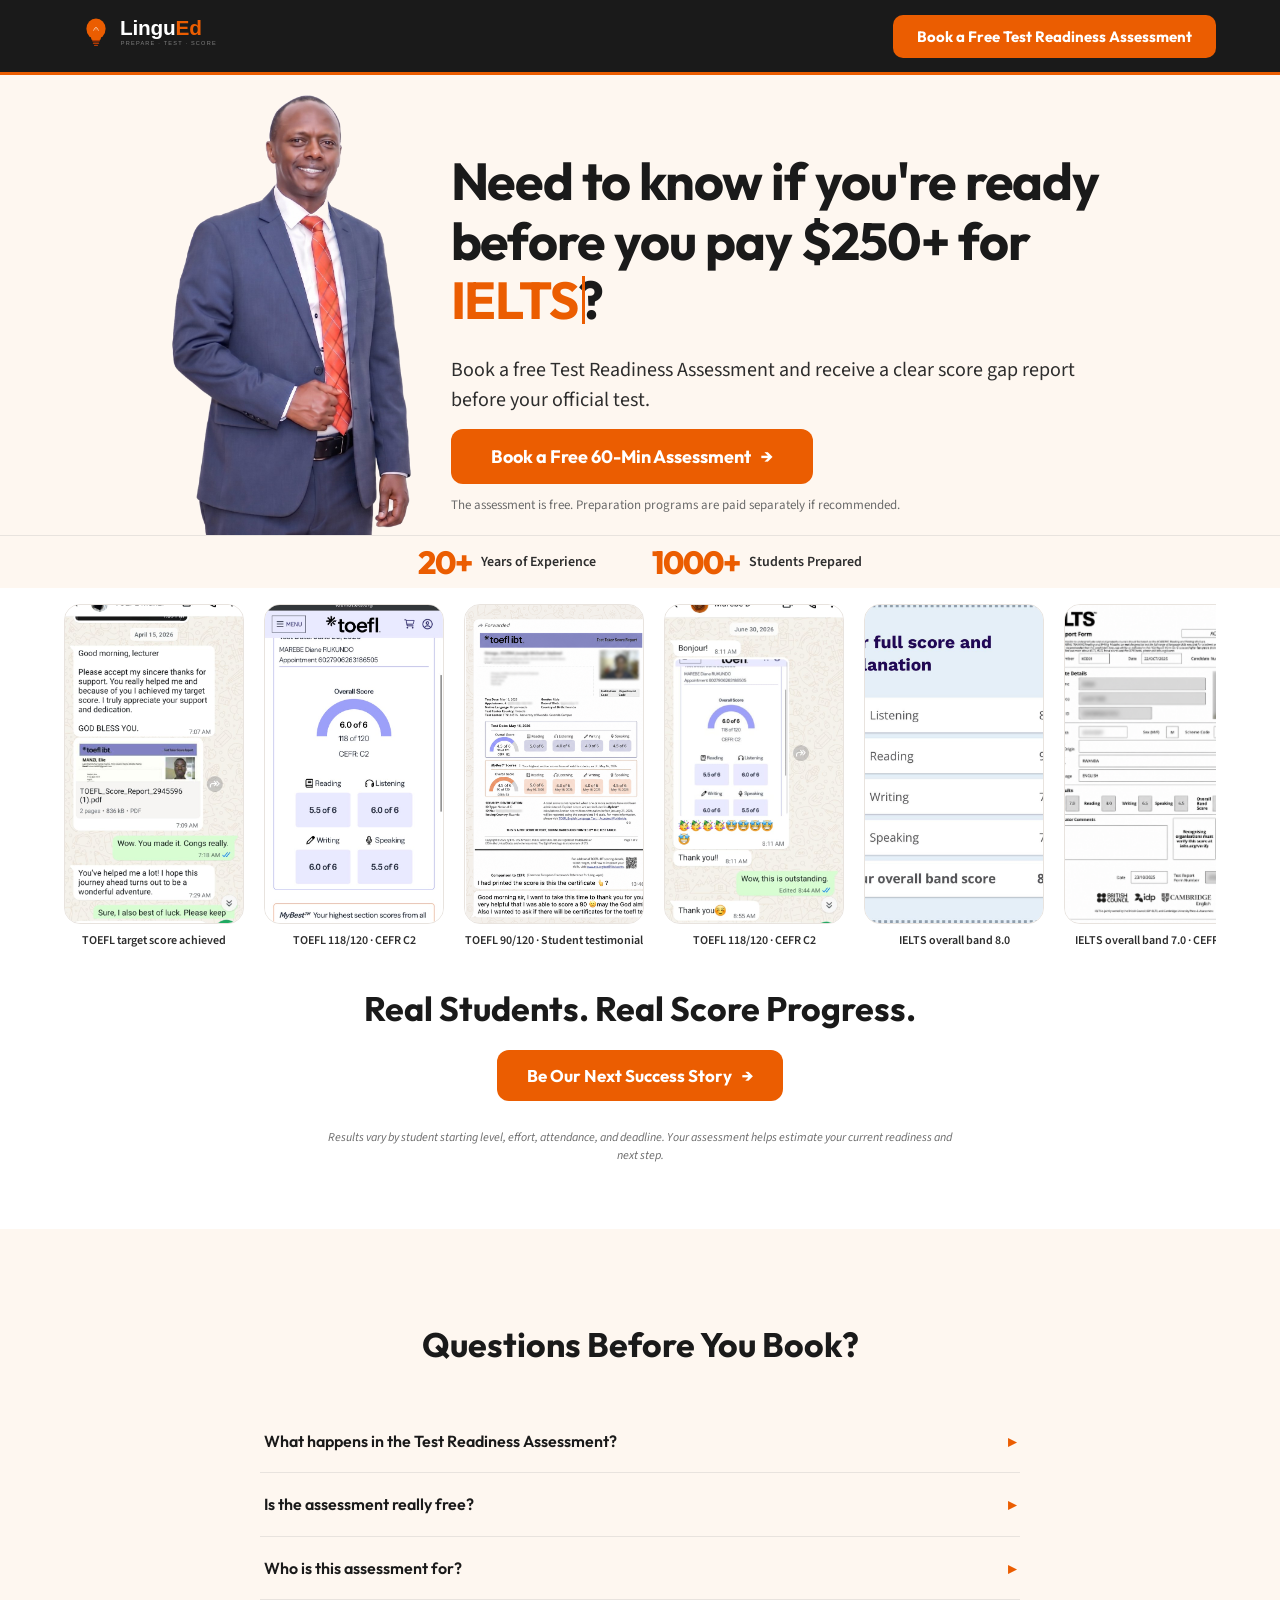
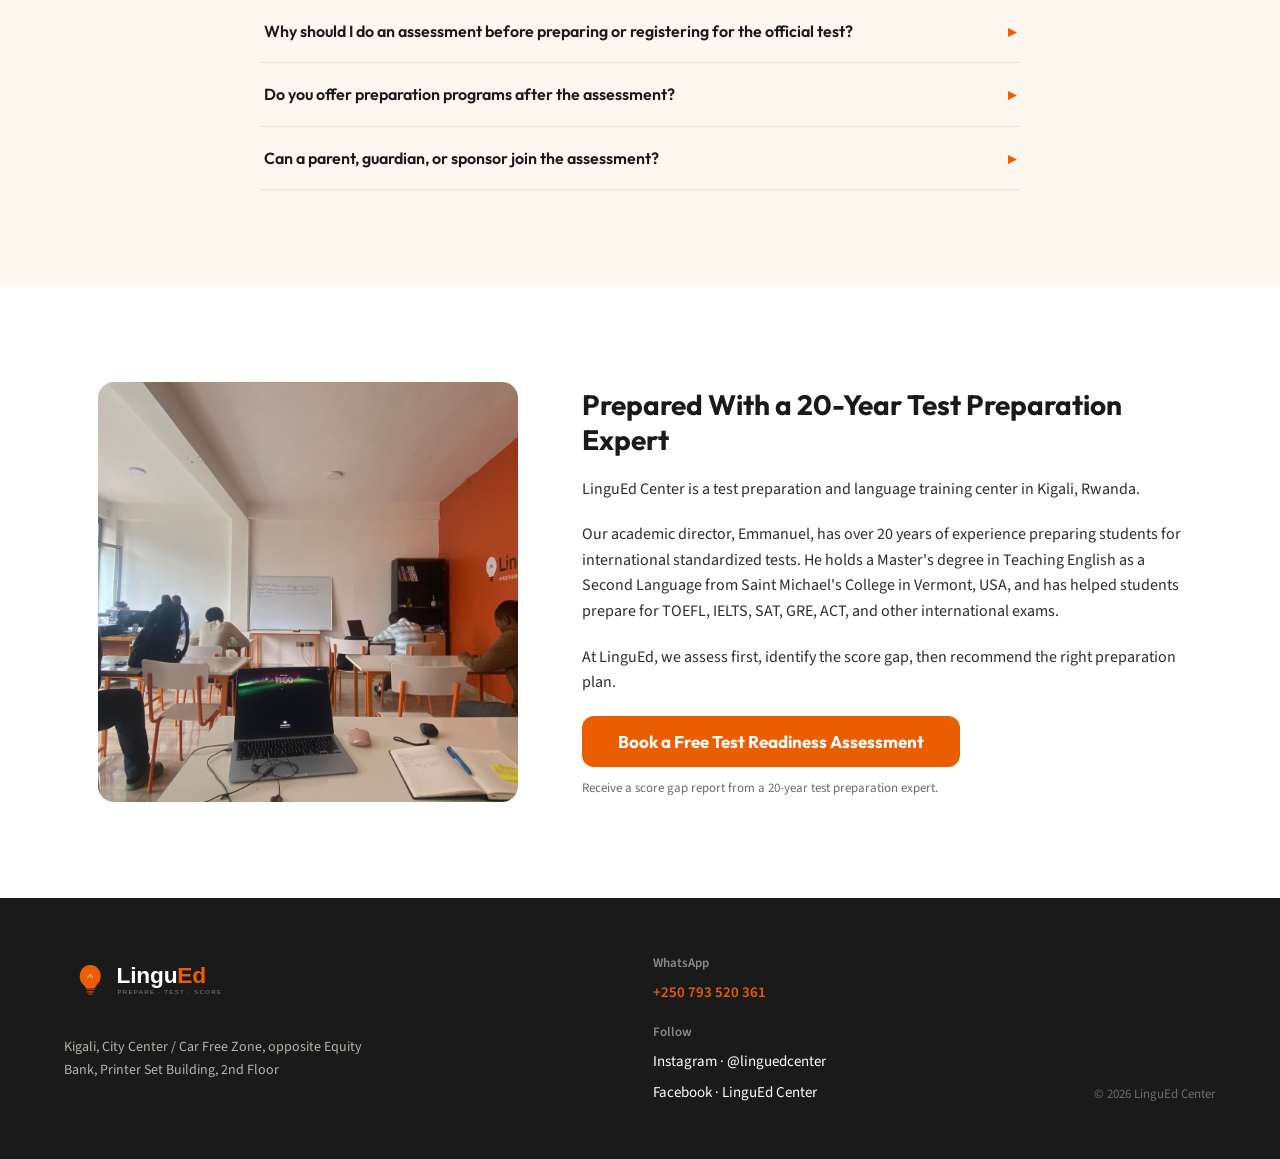
==== index.html @ 2cdb2837 "initial commit lingued-landing" ====
<!doctype html>
<html lang="en">
<head>
  <meta charset="utf-8" />
  <meta name="viewport" content="width=device-width, initial-scale=1" />
  <meta name="description" content="Book a free LinguEd Test Readiness Assessment and understand your score gap before your official test." />
  <title>LinguEd Center | Free Test Readiness Assessment</title>
  <link rel="preconnect" href="https://fonts.googleapis.com" />
  <link rel="preconnect" href="https://fonts.gstatic.com" crossorigin />
  <link href="https://fonts.googleapis.com/css2?family=Outfit:wght@500;600;700;800&family=Source+Sans+3:wght@400;500;600;700&display=swap" rel="stylesheet" />
  <link rel="stylesheet" href="styles.css" />
</head>
<body>
  <nav class="site-nav" aria-label="Primary navigation">
    <a href="#top" class="brand-link" aria-label="LinguEd Center home">
      <img src="assets/logo.svg" alt="LinguEd Center" class="nav-logo" />
    </a>
    <button class="btn btn-primary nav-cta js-open-assessment" type="button">Book a Free Test Readiness Assessment</button>
  </nav>

  <main id="top">
    <section class="hero">
      <div class="hero-person-wrap" aria-hidden="true">
        <img src="assets/emmanuel.png" alt="" class="hero-person" />
      </div>
      <div class="hero-copy">
        <h1>Need to know if you're ready before you pay $250+ for <span class="rotating-test"><span id="rotatingWord">TOEFL</span><span class="typing-cursor" aria-hidden="true"></span></span>?</h1>
        <p class="hero-subtitle">Book a free Test Readiness Assessment and receive a clear score gap report before your official test.</p>
        <button class="btn btn-primary hero-cta js-open-assessment" type="button">Book a Free 60-Min Assessment <span aria-hidden="true">→</span></button>
        <p class="fine-print desktop-fine">The assessment is free. Preparation programs are paid separately if recommended.</p>
        <p class="fine-print mobile-fine">Free assessment. Programs are paid separately if recommended.</p>
      </div>
    </section>

    <section class="trust-strip" aria-label="LinguEd trust indicators">
      <div class="trust-item"><span class="trust-number">20+</span><span class="trust-label">Years of Experience</span></div>
      <div class="trust-item"><span class="trust-number">1000+</span><span class="trust-label">Students Prepared</span></div>
    </section>

    <section class="proof-section" aria-labelledby="proof-heading">
      <div class="screenshot-scroller" aria-label="Student results and testimonial screenshots">
        <figure class="proof-item">
          <button class="proof-shot proof-shot-button" type="button" data-proof-image="assets/whatsapp-toefl-target-score.jpeg" data-proof-caption="A TOEFL student thanks LinguEd after achieving their target score." aria-label="Enlarge TOEFL student WhatsApp testimonial">
            <img class="crop-toefl-testimonial" src="assets/whatsapp-toefl-target-score.jpeg" alt="WhatsApp message from a TOEFL student thanking LinguEd after reaching their target score" />
          </button>
          <figcaption>TOEFL target score achieved</figcaption>
        </figure>
        <figure class="proof-item">
          <button class="proof-shot proof-shot-button" type="button" data-proof-image="assets/toefl-score.png" data-proof-caption="A LinguEd student achieved a TOEFL score of 118 out of 120, equivalent to CEFR C2." aria-label="Enlarge TOEFL score report">
            <img class="crop-toefl-score" src="assets/toefl-score.png" alt="TOEFL student score report showing 118 out of 120 and CEFR C2" />
          </button>
          <figcaption>TOEFL 118/120 · CEFR C2</figcaption>
        </figure>
        <figure class="proof-item">
          <button class="proof-shot proof-shot-button" type="button" data-proof-image="assets/whatsapp-toefl-90-privacy-safe.png" data-proof-caption="A TOEFL student thanks LinguEd for the coaching that helped them achieve a score of 90 out of 120." aria-label="Enlarge TOEFL 90 out of 120 student testimonial">
            <img class="crop-toefl-90-testimonial" src="assets/whatsapp-toefl-90-privacy-safe.png" alt="Privacy-safe WhatsApp testimonial and TOEFL score report showing 90 out of 120" />
          </button>
          <figcaption>TOEFL 90/120 · Student testimonial</figcaption>
        </figure>
        <figure class="proof-item">
          <button class="proof-shot proof-shot-button" type="button" data-proof-image="assets/whatsapp-toefl-c2-score.jpeg" data-proof-caption="A student celebrates an outstanding TOEFL result of 118 out of 120, equivalent to CEFR C2." aria-label="Enlarge TOEFL student WhatsApp result">
            <img class="crop-toefl-c2-testimonial" src="assets/whatsapp-toefl-c2-score.jpeg" alt="WhatsApp conversation celebrating a TOEFL score of 118 out of 120 and CEFR C2" />
          </button>
          <figcaption>TOEFL 118/120 · CEFR C2</figcaption>
        </figure>
        <figure class="proof-item">
          <button class="proof-shot proof-shot-button" type="button" data-proof-image="assets/ielts-score.png" data-proof-caption="A LinguEd student achieved an IELTS overall band score of 8.0." aria-label="Enlarge IELTS score report">
            <img src="assets/ielts-score.png" alt="IELTS student score report showing an overall band score of 8.0" />
          </button>
          <figcaption>IELTS overall band 8.0</figcaption>
        </figure>
        <figure class="proof-item">
          <button class="proof-shot proof-shot-button" type="button" data-proof-image="assets/ielts-band-7-privacy-safe.png" data-proof-caption="A LinguEd student achieved an IELTS overall band score of 7.0, equivalent to CEFR C1." aria-label="Enlarge IELTS band 7 score report">
            <img class="crop-ielts-band-7" src="assets/ielts-band-7-privacy-safe.png" alt="Privacy-safe IELTS score report showing overall band 7.0 and CEFR C1" />
          </button>
          <figcaption>IELTS overall band 7.0 · CEFR C1</figcaption>
        </figure>
        <figure class="proof-item proof-item-wide">
          <button class="proof-shot proof-shot-wide proof-shot-button" type="button" data-proof-image="assets/google-review-toefl-passed.png" data-proof-caption="“I passed my TOEFL thanks to LinguEd.”" aria-label="Enlarge Google review from a student who passed TOEFL">
            <img src="assets/google-review-toefl-passed.png" alt="Five-star Google review from a student who passed TOEFL with LinguEd" />
          </button>
          <figcaption>“I passed my TOEFL thanks to LinguEd.”</figcaption>
        </figure>
        <figure class="proof-item proof-item-wide">
          <button class="proof-shot proof-shot-wide proof-shot-button" type="button" data-proof-image="assets/google-review-ielts-7.png" data-proof-caption="“I've already noticed a huge improvement in English and it really helped with the preparation of IELTS exam in which I got score 7.”" aria-label="Enlarge Google review from an IELTS band 7 student">
            <img src="assets/google-review-ielts-7.png" alt="Five-star Google review from a student who achieved IELTS band 7" />
          </button>
          <figcaption>“I've already noticed a huge improvement in English and it really helped with the preparation of IELTS exam in which I got score 7.”</figcaption>
        </figure>
        <figure class="proof-item proof-item-wide">
          <button class="proof-shot proof-shot-wide proof-shot-button" type="button" data-proof-image="assets/google-review-ielts-8.png" data-proof-caption="“As a result, I achieved an overall IELTS score of 8.0.”" aria-label="Enlarge Google review from an IELTS band 8 student">
            <img src="assets/google-review-ielts-8.png" alt="Google review from a student who achieved IELTS band 8" />
          </button>
          <figcaption>“As a result, I achieved an overall IELTS score of 8.0.”</figcaption>
        </figure>
        <figure class="proof-item proof-item-wide">
          <button class="proof-shot proof-shot-wide proof-shot-button" type="button" data-proof-image="assets/google-review-sat-mit.png" data-proof-caption="“The practice and feedback I received built my confidence on the test day and played an important role in my admission to MIT.”" aria-label="Enlarge Google review from an SAT student admitted to MIT">
            <img src="assets/google-review-sat-mit.png" alt="Five-star Google review from an SAT student admitted to MIT" />
          </button>
          <figcaption>“The practice and feedback I received built my confidence on the test day and played an important role in my admission to MIT.”</figcaption>
        </figure>
      </div>

      <h2 id="proof-heading">Real Students. Real Score Progress.</h2>
      <button class="btn btn-primary proof-cta js-open-assessment" type="button">Be Our Next Success Story <span aria-hidden="true">→</span></button>
      <p class="results-disclaimer desktop-disclaimer">Results vary by student starting level, effort, attendance, and deadline. Your assessment helps estimate your current readiness and next step.</p>
      <p class="results-disclaimer mobile-disclaimer">Results vary by student starting level, effort, attendance, and deadline.</p>
    </section>

    <section class="faq-section" aria-labelledby="faq-heading">
      <h2 id="faq-heading">Questions Before You Book?</h2>
      <div id="faqList" class="faq-list"></div>
    </section>

    <section class="about-section" id="about">
      <div class="about-image-wrap">
        <img src="assets/room.jpg" alt="LinguEd study room in Kigali" />
      </div>
      <div class="about-copy">
        <h2>Prepared With a 20-Year Test Preparation Expert</h2>
        <p>LinguEd Center is a test preparation and language training center in Kigali, Rwanda.</p>
        <p>Our academic director, Emmanuel, has over 20 years of experience preparing students for international standardized tests. He holds a Master's degree in Teaching English as a Second Language from Saint Michael's College in Vermont, USA, and has helped students prepare for TOEFL, IELTS, SAT, GRE, ACT, and other international exams.</p>
        <p>At LinguEd, we assess first, identify the score gap, then recommend the right preparation plan.</p>
        <div>
          <button class="btn btn-primary about-cta js-open-assessment" type="button">Book a Free Test Readiness Assessment</button>
          <p class="fine-print">Receive a score gap report from a 20-year test preparation expert.</p>
        </div>
      </div>
    </section>
  </main>

  <footer class="site-footer" id="footer">
    <div class="footer-brand">
      <img src="assets/logo.svg" alt="LinguEd Center" />
      <span>Kigali, City Center / Car Free Zone, opposite Equity Bank, Printer Set Building, 2nd Floor</span>
    </div>
    <div class="footer-links">
      <span class="footer-label">WhatsApp</span>
      <a href="https://wa.me/250793520361" target="_blank" rel="noopener">+250 793 520 361</a>
      <span class="footer-label follow-label">Follow</span>
      <a href="#" data-placeholder-link>Instagram · @linguedcenter</a>
      <a href="#" data-placeholder-link>Facebook · LinguEd Center</a>
    </div>
    <span class="copyright">© 2026 LinguEd Center</span>
  </footer>

  <div id="proofLightbox" class="proof-lightbox" aria-hidden="true">
    <div class="proof-lightbox-dialog" role="dialog" aria-modal="true" aria-labelledby="proofLightboxCaption">
      <button id="closeProofLightbox" class="proof-lightbox-close" type="button" aria-label="Close enlarged image">✕</button>
      <img id="proofLightboxImage" src="" alt="" />
      <p id="proofLightboxCaption"></p>
    </div>
  </div>

  <div id="assessmentModal" class="assessment-modal" aria-hidden="true">
    <div class="modal-shell" role="dialog" aria-modal="true" aria-labelledby="assessmentTitle">
      <header id="modalProgressHeader" class="modal-progress-header">
        <div class="modal-progress-row">
          <span id="stepLabel" class="step-label">Step 1 of 5</span>
          <button id="closeAssessment" class="icon-button" type="button" aria-label="Close assessment form">✕</button>
        </div>
        <div class="progress-track" aria-hidden="true"><div id="progressBar" class="progress-bar"></div></div>
      </header>
      <div id="assessmentContent" class="assessment-content" aria-live="polite"></div>
    </div>
  </div>

  <script src="config.js"></script>
  <script src="app.js"></script>
</body>
</html>
---- styles.css ----
:root {
  --orange: #eb5d01;
  --orange-dark: #b23a04;
  --ink: #1a1a1a;
  --text: #2d2d2d;
  --muted: #6b6b6b;
  --line: #e8e3de;
  --cream: #fef7f0;
  --warm: #f3efe9;
  --white: #fff;
  --green: #2e8b4f;
  --error: #b42318;
  --error-bg: #fff1f0;
  --outfit: 'Outfit', -apple-system, BlinkMacSystemFont, 'Segoe UI', sans-serif;
  --source: 'Source Sans 3', -apple-system, BlinkMacSystemFont, 'Segoe UI', sans-serif;
}

* { box-sizing: border-box; }
html { scroll-behavior: smooth; }
body {
  margin: 0;
  background: var(--white);
  color: var(--text);
  font-family: var(--source);
  -webkit-font-smoothing: antialiased;
}
body.modal-open { overflow: hidden; }
button, input { font: inherit; }
button { -webkit-tap-highlight-color: transparent; }
a { color: inherit; }

.site-nav {
  position: sticky;
  top: 0;
  z-index: 40;
  min-height: 75px;
  padding: 12px 64px;
  display: flex;
  align-items: center;
  justify-content: space-between;
  gap: 24px;
  background: var(--ink);
  border-bottom: 3px solid var(--orange);
}
.brand-link { display: inline-flex; align-items: center; }
.nav-logo { width: 175px; height: 48px; object-fit: contain; }

.btn {
  border: 0;
  border-radius: 12px;
  cursor: pointer;
  font-family: var(--outfit);
  font-weight: 700;
  transition: background .15s ease, transform .15s ease, opacity .15s ease;
}
.btn:focus-visible, .choice:focus-visible, .icon-button:focus-visible, .back-button:focus-visible, .faq-question:focus-visible {
  outline: 3px solid rgba(235, 93, 1, .28);
  outline-offset: 3px;
}
.btn-primary { background: var(--orange); color: var(--white); }
.btn-primary:hover { background: var(--orange-dark); }
.btn-primary:active { transform: translateY(1px); }
.nav-cta { padding: 12px 24px; border-radius: 10px; font-size: 15px; white-space: nowrap; }

.hero {
  min-height: 460px;
  padding: 20px 64px 0;
  display: flex;
  align-items: flex-end;
  justify-content: center;
  gap: 36px;
  background: var(--cream);
}
.hero-person-wrap { width: 245px; height: 440px; overflow: hidden; flex: 0 0 auto; }
.hero-person { width: 245px; height: 445px; object-fit: cover; object-position: center bottom; display: block; }
.hero-copy { max-width: 660px; padding-bottom: 20px; text-align: left; }
.hero h1 {
  max-width: 760px;
  margin: 0 0 24px;
  color: var(--ink);
  font: 700 52px/1.15 var(--outfit);
  letter-spacing: -.02em;
}
.rotating-test { display: inline-block; position: relative; color: var(--orange); }
.typing-cursor {
  position: absolute;
  right: -7px;
  top: 5px;
  bottom: 7px;
  width: 3px;
  background: var(--orange);
  animation: cursorBlink 1s steps(1) infinite;
}
@keyframes cursorBlink { 0%, 49% { opacity: 1; } 50%, 100% { opacity: 0; } }
.hero-subtitle { max-width: 640px; margin: 0 0 14px; font-size: 20px; line-height: 1.5; }
.hero-cta { display: inline-flex; align-items: center; gap: 10px; padding: 16px 40px; font-size: 18px; }
.fine-print { margin: 12px 0 0; color: var(--muted); font-size: 13px; line-height: 1.45; }
.mobile-fine { display: none; }

.trust-strip {
  padding: 10px 64px;
  display: flex;
  justify-content: center;
  gap: 56px;
  flex-wrap: wrap;
  background: var(--cream);
  border-top: 1px solid var(--line);
}
.trust-item { display: flex; align-items: center; gap: 9px; color: var(--text); font-weight: 600; font-size: 14px; line-height: 1.2; }
.trust-number { color: var(--orange); font: 800 32px/1 var(--outfit); letter-spacing: -.03em; }
.trust-label { white-space: nowrap; }

.proof-section {
  padding: 16px 64px 64px;
  display: flex;
  flex-direction: column;
  align-items: center;
  background: var(--white);
}
.screenshot-scroller {
  width: min(1200px, 100%);
  display: flex;
  gap: 20px;
  overflow-x: auto;
  padding-bottom: 8px;
  scrollbar-width: thin;
}
.proof-item { width: 180px; flex: 0 0 180px; margin: 0; }
.proof-item-wide { width: 320px; flex-basis: 320px; }
.proof-shot {
  width: 180px;
  height: 320px;
  overflow: hidden;
  border: 1px solid var(--line);
  border-radius: 16px;
  background: var(--white);
}
.proof-shot-button { display: block; padding: 0; cursor: zoom-in; transition: transform .18s ease, box-shadow .18s ease, border-color .18s ease; }
.proof-shot-button:hover { transform: translateY(-3px); border-color: rgba(235, 93, 1, .45); box-shadow: 0 12px 28px rgba(26, 26, 26, .12); }
.proof-shot-button:focus-visible { outline: 3px solid rgba(235, 93, 1, .35); outline-offset: 3px; }
.proof-shot img { width: 100%; height: 100%; display: block; object-fit: cover; object-position: top; }
.proof-shot img.crop-toefl-testimonial { object-position: center 44%; }
.proof-shot img.crop-toefl-score { object-position: center 35%; }
.proof-shot img.crop-toefl-c2-testimonial { object-position: center 42%; }
.proof-shot img.crop-toefl-90-testimonial { object-position: left center; }
.proof-shot img.crop-ielts-band-7 { object-position: center 48%; }
.proof-shot-wide { width: 320px; height: 180px; }
.proof-shot-wide img { object-fit: contain; object-position: center; }
.proof-item figcaption { margin-top: 9px; color: var(--text); text-align: center; font-size: 12px; font-weight: 600; line-height: 1.35; }
.placeholder-shot {
  display: flex;
  align-items: center;
  justify-content: center;
  padding: 16px;
  text-align: center;
  background: repeating-linear-gradient(135deg, var(--cream), var(--cream) 10px, var(--warm) 10px, var(--warm) 20px);
}
.placeholder-shot span { color: var(--muted); font: 600 12px/1.45 ui-monospace, Menlo, monospace; }
.proof-section h2, .faq-section h2 {
  margin: 32px 0 48px;
  color: var(--ink);
  text-align: center;
  font: 700 34px/1.2 var(--outfit);
}
.proof-section h2 { margin-bottom: 20px; }
.proof-cta { display: inline-flex; align-items: center; gap: 10px; padding: 15px 30px; font-size: 17px; animation: proofCtaBounce 2.4s ease-in-out infinite; }
.proof-cta:hover, .proof-cta:focus-visible { animation-play-state: paused; }
@keyframes proofCtaBounce {
  0%, 70%, 100% { transform: translateY(0); }
  78% { transform: translateY(-7px); }
  86% { transform: translateY(0); }
  92% { transform: translateY(-3px); }
}
.results-disclaimer { max-width: 640px; margin: 28px 0 0; color: var(--muted); text-align: center; font-size: 12px; font-style: italic; line-height: 1.5; }
.mobile-disclaimer { display: none; }

.proof-lightbox {
  position: fixed;
  inset: 0;
  z-index: 70;
  display: none;
  place-items: center;
  padding: 24px;
  background: rgba(16, 13, 11, .9);
}
.proof-lightbox.open { display: grid; }
.proof-lightbox-dialog { position: relative; width: min(920px, 100%); max-height: calc(100vh - 48px); display: flex; flex-direction: column; align-items: center; }
.proof-lightbox img { max-width: 100%; max-height: calc(100vh - 145px); display: block; object-fit: contain; border-radius: 12px; background: var(--white); box-shadow: 0 20px 70px rgba(0, 0, 0, .35); }
.proof-lightbox p { max-width: 760px; margin: 16px 44px 0; color: var(--white); text-align: center; font: 600 18px/1.4 var(--outfit); }
.proof-lightbox-close { position: absolute; z-index: 1; top: 10px; right: 10px; width: 42px; height: 42px; border: 0; border-radius: 50%; cursor: pointer; color: var(--ink); background: rgba(255, 255, 255, .94); font-size: 18px; }
.proof-lightbox-close:focus-visible { outline: 3px solid var(--orange); outline-offset: 3px; }

.faq-section { padding: 96px 64px; background: var(--cream); display: flex; flex-direction: column; align-items: center; }
.faq-section h2 { margin: 0 0 44px; }
.faq-list { width: min(760px, 100%); }
.faq-item { border-bottom: 1px solid var(--line); padding: 20px 4px; }
.faq-question {
  width: 100%;
  padding: 0;
  border: 0;
  background: transparent;
  display: flex;
  justify-content: space-between;
  align-items: center;
  gap: 18px;
  cursor: pointer;
  color: var(--ink);
  text-align: left;
  font: 600 16px/1.4 var(--outfit);
}
.faq-chevron { flex: none; color: var(--orange); font-size: 16px; transition: transform .15s ease; }
.faq-item.open .faq-chevron { transform: rotate(90deg); }
.faq-answer { display: none; margin: 14px 0 0; padding-left: 14px; border-left: 3px solid var(--orange); color: var(--text); font-size: 15px; line-height: 1.6; }
.faq-answer p { margin: 0; }
.faq-answer p + p { margin-top: 12px; }
.faq-item.open .faq-answer { display: block; }

.about-section { padding: 96px 64px; display: flex; gap: 64px; align-items: center; justify-content: center; background: var(--white); }
.about-image-wrap { width: 420px; height: 420px; flex: 0 0 420px; overflow: hidden; border-radius: 16px; }
.about-image-wrap img { width: 100%; height: 100%; object-fit: cover; display: block; }
.about-copy { max-width: 600px; display: flex; flex-direction: column; gap: 20px; }
.about-copy h2 { margin: 0; color: var(--ink); font: 700 28px/1.25 var(--outfit); }
.about-copy > p { margin: 0; font-size: 16px; line-height: 1.6; }
.about-cta { padding: 15px 36px; font-size: 17px; }

.site-footer { padding: 56px 64px; display: flex; justify-content: space-between; gap: 40px; flex-wrap: wrap; background: var(--ink); }
.footer-brand { display: flex; flex-direction: column; gap: 6px; align-items: flex-start; }
.footer-brand img { width: 175px; height: 60px; object-fit: contain; }
.footer-brand span { max-width: 320px; margin-top: 16px; color: #b8b2aa; font-size: 14px; line-height: 1.6; }
.footer-links { display: flex; flex-direction: column; gap: 10px; }
.footer-label { color: #8a8a8a; font-weight: 600; font-size: 13px; }
.follow-label { margin-top: 10px; }
.footer-links a { color: var(--white); font-size: 15px; text-decoration: none; }
.footer-links a:first-of-type { color: var(--orange); font-weight: 600; }
.footer-links a:hover { text-decoration: underline; }
.copyright { align-self: flex-end; color: var(--muted); font-size: 13px; }

/* Assessment modal */
.assessment-modal {
  position: fixed;
  inset: 0;
  z-index: 100;
  display: none;
  background: var(--white);
}
.assessment-modal.open { display: block; }
.modal-shell { min-height: 100%; height: 100%; overflow-y: auto; background: var(--white); }
.modal-progress-header {
  position: sticky;
  top: 0;
  z-index: 5;
  padding: 20px 64px 16px;
  display: flex;
  flex-direction: column;
  gap: 12px;
  border-bottom: 1px solid var(--line);
  background: rgba(255,255,255,.98);
  backdrop-filter: blur(8px);
}
.modal-progress-row { display: flex; align-items: center; justify-content: space-between; }
.step-label { color: var(--orange); text-transform: uppercase; letter-spacing: 1px; font: 700 12px var(--outfit); }
.icon-button { border: 0; padding: 3px 6px; cursor: pointer; color: var(--muted); background: transparent; font-size: 22px; line-height: 1; }
.progress-track { width: 100%; height: 6px; overflow: hidden; border-radius: 3px; background: var(--line); }
.progress-bar { height: 100%; width: 20%; border-radius: inherit; background: var(--orange); transition: width .3s ease; }
.assessment-content { min-height: calc(100vh - 92px); padding: 48px 64px 100px; display: flex; justify-content: center; }
.form-panel { width: 100%; max-width: 640px; display: flex; flex-direction: column; gap: 28px; }
.form-intro { display: flex; flex-direction: column; gap: 10px; }
.form-intro h1 { margin: 0; color: var(--ink); font: 700 30px/1.2 var(--outfit); }
.form-intro p { margin: 0; font-size: 16px; line-height: 1.5; }
.step-copy { display: flex; flex-direction: column; gap: 6px; }
.step-copy h2 { margin: 0; color: var(--ink); font: 700 24px/1.28 var(--outfit); }
.step-copy p { margin: 0; color: var(--muted); font-size: 15px; line-height: 1.5; }
.field-group { display: flex; flex-direction: column; gap: 8px; }
.field-label { color: var(--ink); font: 700 14px/1.35 var(--outfit); }
.field-helper { margin: 0; color: var(--muted); font-size: 13px; line-height: 1.45; }
.text-input {
  width: 100%;
  padding: 14px 16px;
  border: 1px solid var(--line);
  border-radius: 10px;
  background: var(--white);
  color: var(--text);
  font-size: 16px;
  outline: none;
  transition: border-color .15s, box-shadow .15s;
}
.text-input:focus { border-color: var(--orange); box-shadow: 0 0 0 3px rgba(235,93,1,.1); }
.text-input.invalid { border-color: var(--error); box-shadow: 0 0 0 3px rgba(180,35,24,.08); }
.choice-grid { display: grid; grid-template-columns: 1fr 1fr; gap: 10px; }
.choice-stack { display: flex; flex-direction: column; gap: 8px; }
.choice-row { display: flex; flex-wrap: wrap; gap: 10px; }
.choice {
  width: 100%;
  padding: 14px 16px;
  border: 2px solid var(--line);
  border-radius: 10px;
  cursor: pointer;
  background: var(--white);
  color: var(--ink);
  text-align: left;
  font-weight: 600;
  font-size: 15px;
  transition: border-color .12s, background .12s, color .12s;
}
.choice:hover { border-color: #d6cec7; }
.choice.selected { border-color: var(--orange); background: var(--orange); color: var(--white); }
.choice-grid .choice { text-align: center; font: 700 15px var(--outfit); padding: 14px 8px; }
.choice-row .choice { width: auto; padding: 12px 22px; }
.format-choice { padding: 16px; font: 700 16px var(--outfit); }
.format-option { display: flex; flex-direction: column; gap: 6px; }
.format-option .field-helper { margin-left: 4px; }
.continue-button { width: 100%; padding: 16px; font-size: 17px; }
.back-button { align-self: flex-start; padding: 0; border: 0; background: transparent; color: var(--muted); cursor: pointer; font-weight: 600; font-size: 14px; }
.error-box { display: none; padding: 12px 14px; border: 1px solid #f1b6b1; border-radius: 10px; background: var(--error-bg); color: var(--error); font-size: 14px; line-height: 1.45; }
.error-box.visible { display: block; }
.checkbox-label { display: flex; align-items: flex-start; gap: 10px; cursor: pointer; font-size: 14px; line-height: 1.5; }
.checkbox-label input { width: 18px; height: 18px; margin: 3px 0 0; flex: none; accent-color: var(--orange); }
.submit-button[disabled] { opacity: .5; cursor: not-allowed; }
.submit-button[disabled]:hover { background: var(--orange); }

.success-header { padding: 24px 64px; display: flex; justify-content: space-between; align-items: center; border-bottom: 1px solid var(--line); }
.success-wordmark { font: 700 20px var(--outfit); }
.success-wordmark .accent { color: var(--orange); }
.success-content { min-height: calc(100vh - 77px); padding: 40px 64px; display: flex; flex-direction: column; align-items: center; justify-content: center; gap: 18px; text-align: center; }
.success-icon { width: 64px; height: 64px; display: flex; align-items: center; justify-content: center; border-radius: 50%; color: var(--white); background: var(--green); font-size: 32px; }
.success-content h1 { max-width: 560px; margin: 0; color: var(--ink); font: 700 30px/1.25 var(--outfit); }
.success-content p { max-width: 560px; margin: 0; font-size: 17px; line-height: 1.6; }
.debrief-note { max-width: 560px; padding: 16px 20px; border-radius: 12px; background: var(--cream); font-size: 15px !important; }
.back-home { margin-top: 12px; padding: 15px 40px; background: var(--ink); color: var(--white); font-size: 16px; }
.back-home:hover { background: #333; }
.submission-note { font-size: 12px !important; color: var(--muted); }

.honeypot { position: absolute !important; left: -9999px !important; width: 1px !important; height: 1px !important; overflow: hidden !important; }

@media (max-width: 900px) {
  .site-nav { padding: 10px 20px; min-height: 60px; gap: 12px; }
  .nav-logo { width: auto; height: 26px; }
  .nav-cta { max-width: 205px; padding: 9px 12px; border-radius: 8px; font-size: 11px; line-height: 1.3; white-space: normal; text-align: center; }

  .hero { min-height: 0; padding: 16px 20px 12px; display: block; text-align: center; }
  .hero-person-wrap { display: none; }
  .hero-copy { max-width: none; padding: 0; text-align: center; }
  .hero h1 { margin: 0 0 18px; font-size: clamp(31px, 8.2vw, 38px); line-height: 1.2; }
  .typing-cursor { top: 3px; bottom: 5px; width: 2px; right: -6px; }
  .hero-subtitle { margin: 0 0 12px; font-size: 16px; line-height: 1.5; }
  .hero-cta { width: 100%; justify-content: center; padding: 15px; font-size: 16px; }
  .desktop-fine { display: none; }
  .mobile-fine { display: block; margin-top: 12px; font-size: 12px; }

  .trust-strip { padding: 8px 20px; display: grid; grid-template-columns: 1fr 1fr; gap: 10px; }
  .trust-item { flex-direction: column; align-items: center; justify-content: center; gap: 4px; text-align: center; font-size: 12px; line-height: 1.25; }
  .trust-number { font-size: 25px; }
  .trust-label { white-space: normal; }

  .proof-section { padding: 12px 20px 40px; }
  .screenshot-scroller { gap: 14px; }
  .proof-item { width: 130px; flex-basis: 130px; }
  .proof-item-wide { width: 260px; flex-basis: 260px; }
  .proof-shot { width: 130px; height: 230px; border-radius: 14px; }
  .proof-shot-wide { width: 260px; height: 150px; }
  .proof-item figcaption { margin-top: 7px; font-size: 10px; }
  .placeholder-shot { padding: 10px; }
  .placeholder-shot span { font-size: 10px; }
  .proof-section h2 { margin: 24px 0 20px; font-size: 24px; }
  .proof-cta { width: 100%; justify-content: center; padding: 14px 18px; font-size: 15px; }
  .desktop-disclaimer { display: none; }
  .mobile-disclaimer { display: block; margin-top: 22px; font-size: 11px; }
  .proof-lightbox { padding: 14px; }
  .proof-lightbox-dialog { max-height: calc(100vh - 28px); }
  .proof-lightbox img { max-height: calc(100vh - 120px); border-radius: 9px; }
  .proof-lightbox p { margin: 12px 34px 0; font-size: 15px; }
  .proof-lightbox-close { top: 8px; right: 8px; width: 38px; height: 38px; }

  .faq-section { padding: 48px 20px; }
  .faq-section h2 { margin: 0 0 28px; font-size: 24px; }
  .faq-item { padding: 16px 2px; }
  .faq-question { font-size: 14px; }
  .faq-answer { margin-top: 12px; padding-left: 12px; font-size: 13px; }

  .about-section { padding: 48px 20px; display: flex; flex-direction: column; gap: 24px; align-items: stretch; }
  .about-image-wrap { width: 100%; height: 220px; flex-basis: auto; border-radius: 16px; }
  .about-copy { gap: 18px; }
  .about-copy h2 { font-size: 22px; }
  .about-copy > p { font-size: 14px; line-height: 1.6; }
  .about-cta { width: 100%; padding: 15px; font-size: 15px; }
  .about-copy .fine-print { font-size: 12px; }

  .site-footer { padding: 40px 20px; flex-direction: column; gap: 30px; }
  .footer-brand img { width: 145px; height: auto; }
  .footer-brand span { margin-top: 10px; font-size: 13px; }
  .footer-links a { font-size: 14px; }
  .copyright { align-self: flex-start; }

  .modal-progress-header { padding: 14px 20px 12px; gap: 10px; }
  .step-label { font-size: 11px; }
  .icon-button { font-size: 20px; }
  .progress-track { height: 5px; }
  .assessment-content { min-height: calc(100vh - 71px); padding: 28px 20px 60px; }
  .form-panel { gap: 22px; }
  .form-intro { gap: 8px; }
  .form-intro h1 { font-size: 24px; }
  .form-intro p { font-size: 14px; }
  .step-copy h2 { font-size: 19px; }
  .step-copy p { font-size: 13px; }
  .field-label { font-size: 13px; }
  .field-helper { font-size: 12px; }
  .text-input { padding: 13px 14px; font-size: 15px; }
  .choice-grid { gap: 8px; }
  .choice { padding: 13px 14px; font-size: 14px; }
  .choice-grid .choice { padding: 12px 6px; font-size: 14px; }
  .choice-row { gap: 8px; }
  .choice-row .choice { padding: 11px 18px; font-size: 14px; }
  .format-choice { padding: 14px; font-size: 14px; }
  .continue-button { padding: 15px; font-size: 16px; }
  .back-button { font-size: 13px; }
  .checkbox-label { font-size: 13px; }

  .success-header { padding: 18px 20px; }
  .success-wordmark { font-size: 18px; }
  .success-content { min-height: calc(100vh - 62px); padding: 36px 20px; }
  .success-content h1 { font-size: 24px; }
  .success-content p { font-size: 15px; }
  .back-home { width: 100%; }
}

@media (prefers-reduced-motion: reduce) {
  .proof-cta { animation: none; }
}

@media (max-width: 365px) {
  .nav-cta { max-width: 185px; font-size: 10px; }
  .choice-row .choice { flex: 1 1 auto; }
}
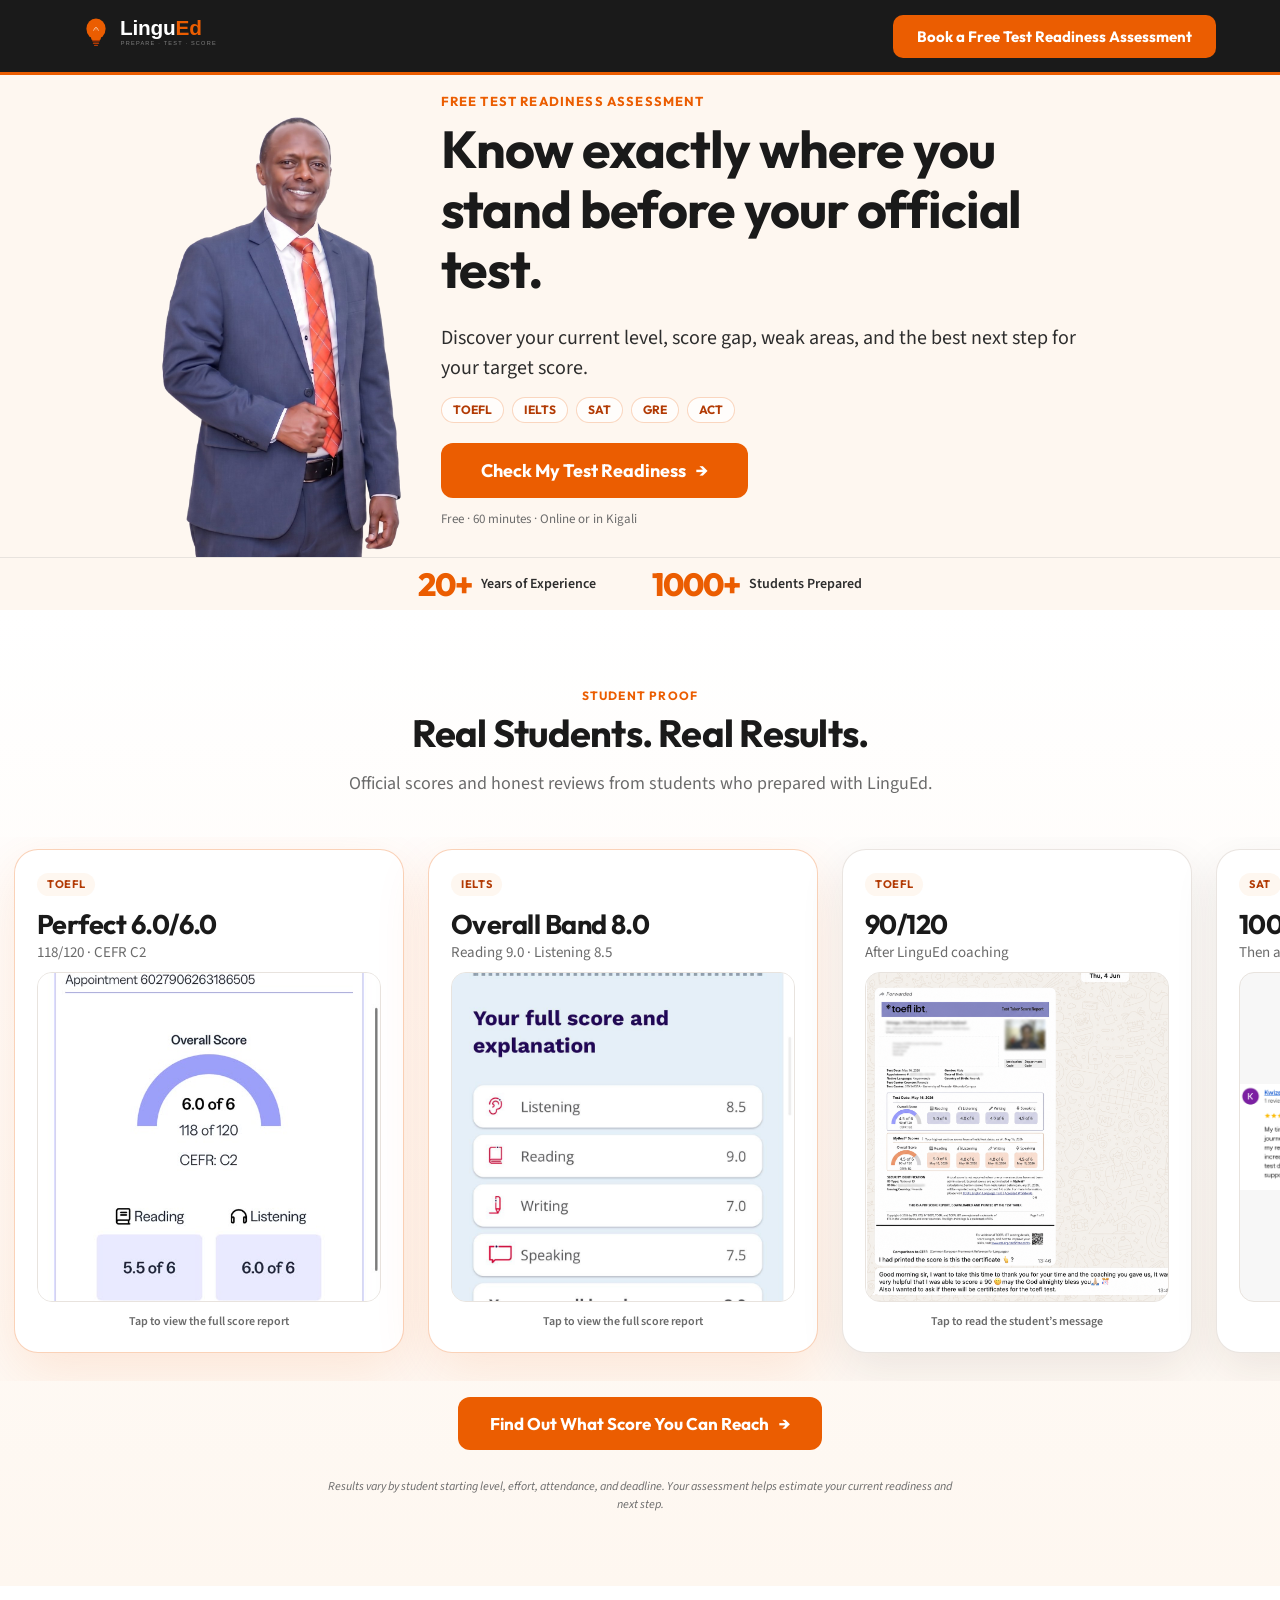
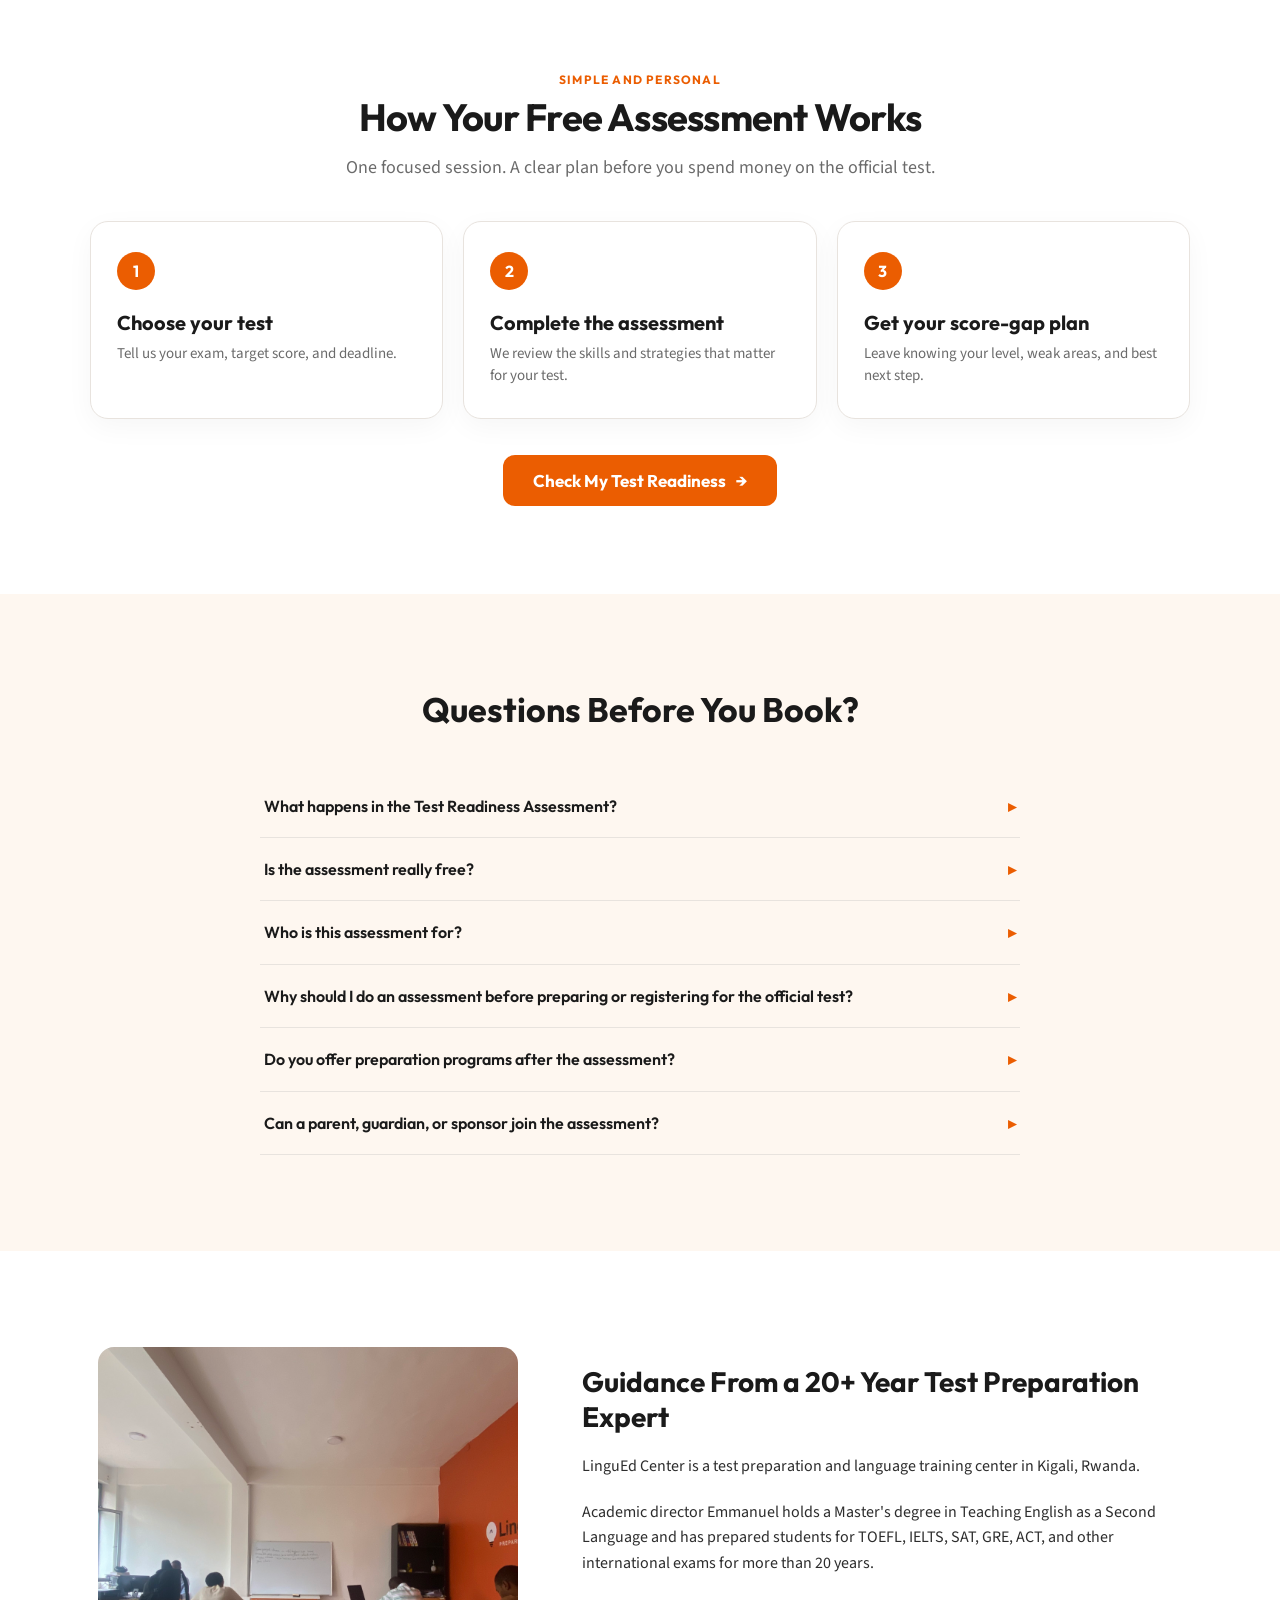
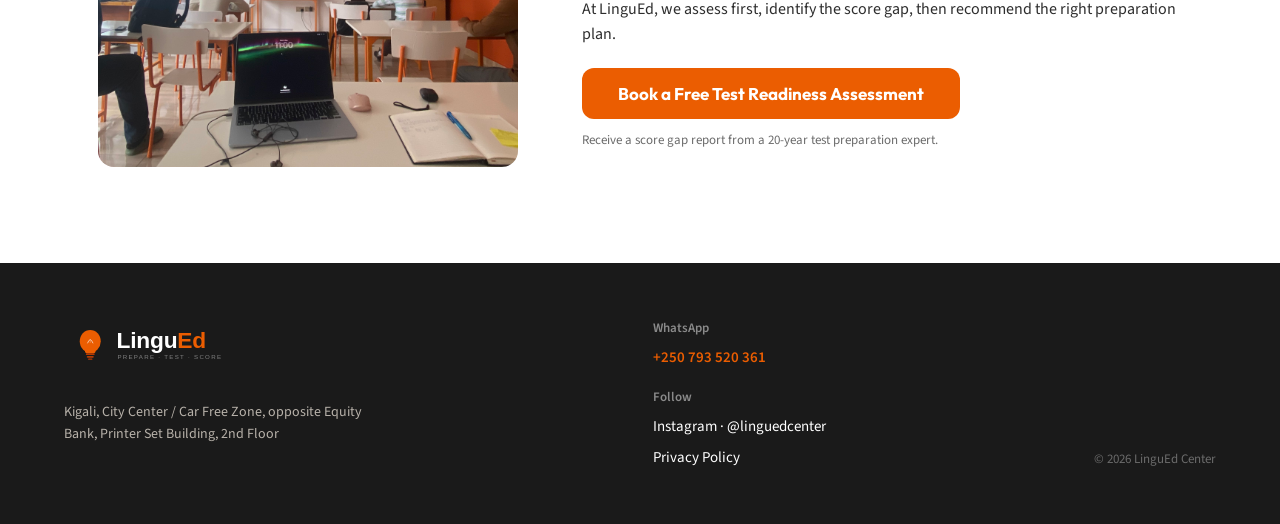
==== commit 9df5d59e: "Redesign landing page for stronger conversion" ====
--- a/index.html
+++ b/index.html
@@ -24,11 +24,12 @@
         <img src="assets/emmanuel.png" alt="" class="hero-person" />
       </div>
       <div class="hero-copy">
-        <h1>Need to know if you're ready before you pay $250+ for <span class="rotating-test"><span id="rotatingWord">TOEFL</span><span class="typing-cursor" aria-hidden="true"></span></span>?</h1>
-        <p class="hero-subtitle">Book a free Test Readiness Assessment and receive a clear score gap report before your official test.</p>
-        <button class="btn btn-primary hero-cta js-open-assessment" type="button">Book a Free 60-Min Assessment <span aria-hidden="true">→</span></button>
-        <p class="fine-print desktop-fine">The assessment is free. Preparation programs are paid separately if recommended.</p>
-        <p class="fine-print mobile-fine">Free assessment. Programs are paid separately if recommended.</p>
+        <p class="hero-eyebrow">Free test readiness assessment</p>
+        <h1>Know exactly where you stand before your official test.</h1>
+        <p class="hero-subtitle">Discover your current level, score gap, weak areas, and the best next step for your target score.</p>
+        <div class="test-pills" aria-label="Tests supported"><span>TOEFL</span><span>IELTS</span><span>SAT</span><span>GRE</span><span>ACT</span></div>
+        <button class="btn btn-primary hero-cta js-open-assessment" type="button" data-track="hero_cta">Check My Test Readiness <span aria-hidden="true">→</span></button>
+        <p class="fine-print">Free · 60 minutes · Online or in Kigali</p>
       </div>
     </section>
 
@@ -38,73 +39,96 @@
     </section>
 
     <section class="proof-section" aria-labelledby="proof-heading">
+      <div class="section-heading proof-heading-wrap">
+        <span class="section-kicker">Student proof</span>
+        <h2 id="proof-heading">Real Students. Real Results.</h2>
+        <p>Official scores and honest reviews from students who prepared with LinguEd.</p>
+      </div>
       <div class="screenshot-scroller" aria-label="Student results and testimonial screenshots">
+        <figure class="proof-item proof-featured">
+          <div class="proof-copy"><span class="proof-tag">TOEFL</span><h3>Perfect 6.0/6.0</h3><p>118/120 · CEFR C2</p></div>
+          <button class="proof-shot proof-shot-button" type="button" data-proof-image="assets/toefl-score.png" data-proof-caption="Perfect TOEFL score: 6.0/6.0 (118/120) · CEFR C2" aria-label="Enlarge perfect TOEFL score report">
+            <img class="crop-toefl-score" src="assets/toefl-score.png" alt="TOEFL score report showing 6.0 out of 6.0, 118 out of 120 and CEFR C2" />
+          </button>
+          <figcaption>Tap to view the full score report</figcaption>
+        </figure>
+        <figure class="proof-item proof-featured">
+          <div class="proof-copy"><span class="proof-tag">IELTS</span><h3>Overall Band 8.0</h3><p>Reading 9.0 · Listening 8.5</p></div>
+          <button class="proof-shot proof-shot-button" type="button" data-proof-image="assets/ielts-score.png" data-proof-caption="IELTS Band 8.0 · Reading 9.0 · Listening 8.5" aria-label="Enlarge IELTS band 8 score report">
+            <img src="assets/ielts-score.png" alt="IELTS score report showing overall band 8.0, reading 9.0 and listening 8.5" />
+          </button>
+          <figcaption>Tap to view the full score report</figcaption>
+        </figure>
         <figure class="proof-item">
+          <div class="proof-copy"><span class="proof-tag">TOEFL</span><h3>90/120</h3><p>After LinguEd coaching</p></div>
+          <button class="proof-shot proof-shot-button" type="button" data-proof-image="assets/whatsapp-toefl-90-privacy-safe.png" data-proof-caption="TOEFL 90/120 after preparing with LinguEd" aria-label="Enlarge TOEFL 90 out of 120 student testimonial">
+            <img class="crop-toefl-90-testimonial" src="assets/whatsapp-toefl-90-privacy-safe.png" alt="Privacy-safe WhatsApp testimonial and TOEFL score report showing 90 out of 120" />
+          </button>
+          <figcaption>Tap to read the student’s message</figcaption>
+        </figure>
+        <figure class="proof-item">
+          <div class="proof-copy"><span class="proof-tag">SAT</span><h3>100+ point increase</h3><p>Then admitted to MIT</p></div>
+          <button class="proof-shot proof-shot-button proof-shot-review" type="button" data-proof-image="assets/google-review-sat-mit.png" data-proof-caption="SAT English improved by 100+ points—then the student was admitted to MIT" aria-label="Enlarge Google review from an SAT student admitted to MIT">
+            <img src="assets/google-review-sat-mit.png" alt="Five-star Google review from an SAT student admitted to MIT" />
+          </button>
+          <figcaption>Tap to read the full review</figcaption>
+        </figure>
+        <figure class="proof-item">
+          <div class="proof-copy"><span class="proof-tag">TOEFL</span><h3>Target score achieved</h3><p>“You really helped me.”</p></div>
           <button class="proof-shot proof-shot-button" type="button" data-proof-image="assets/whatsapp-toefl-target-score.jpeg" data-proof-caption="A TOEFL student thanks LinguEd after achieving their target score." aria-label="Enlarge TOEFL student WhatsApp testimonial">
             <img class="crop-toefl-testimonial" src="assets/whatsapp-toefl-target-score.jpeg" alt="WhatsApp message from a TOEFL student thanking LinguEd after reaching their target score" />
           </button>
-          <figcaption>TOEFL target score achieved</figcaption>
+          <figcaption>Tap to read the student’s message</figcaption>
         </figure>
         <figure class="proof-item">
-          <button class="proof-shot proof-shot-button" type="button" data-proof-image="assets/toefl-score.png" data-proof-caption="A LinguEd student achieved a TOEFL score of 118 out of 120, equivalent to CEFR C2." aria-label="Enlarge TOEFL score report">
-            <img class="crop-toefl-score" src="assets/toefl-score.png" alt="TOEFL student score report showing 118 out of 120 and CEFR C2" />
+          <div class="proof-copy"><span class="proof-tag">TOEFL</span><h3>6.0/6.0</h3><p>“This is outstanding.”</p></div>
+          <button class="proof-shot proof-shot-button" type="button" data-proof-image="assets/whatsapp-toefl-c2-score.jpeg" data-proof-caption="TOEFL 6.0/6.0 (118/120) · An outstanding result" aria-label="Enlarge TOEFL student WhatsApp result">
+            <img class="crop-toefl-c2-testimonial" src="assets/whatsapp-toefl-c2-score.jpeg" alt="WhatsApp conversation celebrating a TOEFL score of 118 out of 120 and CEFR C2" />
           </button>
-          <figcaption>TOEFL 118/120 · CEFR C2</figcaption>
+          <figcaption>Tap to read the conversation</figcaption>
         </figure>
         <figure class="proof-item">
-          <button class="proof-shot proof-shot-button" type="button" data-proof-image="assets/whatsapp-toefl-90-privacy-safe.png" data-proof-caption="A TOEFL student thanks LinguEd for the coaching that helped them achieve a score of 90 out of 120." aria-label="Enlarge TOEFL 90 out of 120 student testimonial">
-            <img class="crop-toefl-90-testimonial" src="assets/whatsapp-toefl-90-privacy-safe.png" alt="Privacy-safe WhatsApp testimonial and TOEFL score report showing 90 out of 120" />
+          <div class="proof-copy"><span class="proof-tag">IELTS</span><h3>Overall Band 7.0</h3><p>CEFR C1</p></div>
+          <button class="proof-shot proof-shot-button" type="button" data-proof-image="assets/ielts-band-7-privacy-safe.png" data-proof-caption="IELTS overall Band 7.0 · CEFR C1" aria-label="Enlarge IELTS band 7 score report">
+            <img class="crop-ielts-band-7" src="assets/ielts-band-7-privacy-safe.png" alt="Privacy-safe IELTS score report showing overall band 7.0 and CEFR C1" />
           </button>
-          <figcaption>TOEFL 90/120 · Student testimonial</figcaption>
+          <figcaption>Tap to view the full score report</figcaption>
         </figure>
         <figure class="proof-item">
-          <button class="proof-shot proof-shot-button" type="button" data-proof-image="assets/whatsapp-toefl-c2-score.jpeg" data-proof-caption="A student celebrates an outstanding TOEFL result of 118 out of 120, equivalent to CEFR C2." aria-label="Enlarge TOEFL student WhatsApp result">
-            <img class="crop-toefl-c2-testimonial" src="assets/whatsapp-toefl-c2-score.jpeg" alt="WhatsApp conversation celebrating a TOEFL score of 118 out of 120 and CEFR C2" />
+          <div class="proof-copy"><span class="proof-tag">5-star review</span><h3>Passed TOEFL</h3><p>“Thanks to LinguEd.”</p></div>
+          <button class="proof-shot proof-shot-button proof-shot-review" type="button" data-proof-image="assets/google-review-toefl-passed.png" data-proof-caption="“I passed my TOEFL thanks to LinguEd.”" aria-label="Enlarge Google review from a student who passed TOEFL">
+            <img src="assets/google-review-toefl-passed.png" alt="Five-star Google review from a student who passed TOEFL with LinguEd" />
           </button>
-          <figcaption>TOEFL 118/120 · CEFR C2</figcaption>
+          <figcaption>Tap to read the full review</figcaption>
         </figure>
         <figure class="proof-item">
-          <button class="proof-shot proof-shot-button" type="button" data-proof-image="assets/ielts-score.png" data-proof-caption="A LinguEd student achieved an IELTS overall band score of 8.0." aria-label="Enlarge IELTS score report">
-            <img src="assets/ielts-score.png" alt="IELTS student score report showing an overall band score of 8.0" />
+          <div class="proof-copy"><span class="proof-tag">5-star review</span><h3>IELTS Band 7</h3><p>Clear, engaging lessons</p></div>
+          <button class="proof-shot proof-shot-button proof-shot-review" type="button" data-proof-image="assets/google-review-ielts-7.png" data-proof-caption="IELTS Band 7 after clear, engaging lessons at LinguEd" aria-label="Enlarge Google review from an IELTS band 7 student">
+            <img src="assets/google-review-ielts-7.png" alt="Five-star Google review from a student who achieved IELTS band 7" />
           </button>
-          <figcaption>IELTS overall band 8.0</figcaption>
+          <figcaption>Tap to read the full review</figcaption>
         </figure>
         <figure class="proof-item">
-          <button class="proof-shot proof-shot-button" type="button" data-proof-image="assets/ielts-band-7-privacy-safe.png" data-proof-caption="A LinguEd student achieved an IELTS overall band score of 7.0, equivalent to CEFR C1." aria-label="Enlarge IELTS band 7 score report">
-            <img class="crop-ielts-band-7" src="assets/ielts-band-7-privacy-safe.png" alt="Privacy-safe IELTS score report showing overall band 7.0 and CEFR C1" />
-          </button>
-          <figcaption>IELTS overall band 7.0 · CEFR C1</figcaption>
-        </figure>
-        <figure class="proof-item proof-item-wide">
-          <button class="proof-shot proof-shot-wide proof-shot-button" type="button" data-proof-image="assets/google-review-toefl-passed.png" data-proof-caption="“I passed my TOEFL thanks to LinguEd.”" aria-label="Enlarge Google review from a student who passed TOEFL">
-            <img src="assets/google-review-toefl-passed.png" alt="Five-star Google review from a student who passed TOEFL with LinguEd" />
-          </button>
-          <figcaption>“I passed my TOEFL thanks to LinguEd.”</figcaption>
-        </figure>
-        <figure class="proof-item proof-item-wide">
-          <button class="proof-shot proof-shot-wide proof-shot-button" type="button" data-proof-image="assets/google-review-ielts-7.png" data-proof-caption="“I've already noticed a huge improvement in English and it really helped with the preparation of IELTS exam in which I got score 7.”" aria-label="Enlarge Google review from an IELTS band 7 student">
-            <img src="assets/google-review-ielts-7.png" alt="Five-star Google review from a student who achieved IELTS band 7" />
-          </button>
-          <figcaption>“I've already noticed a huge improvement in English and it really helped with the preparation of IELTS exam in which I got score 7.”</figcaption>
-        </figure>
-        <figure class="proof-item proof-item-wide">
-          <button class="proof-shot proof-shot-wide proof-shot-button" type="button" data-proof-image="assets/google-review-ielts-8.png" data-proof-caption="“As a result, I achieved an overall IELTS score of 8.0.”" aria-label="Enlarge Google review from an IELTS band 8 student">
+          <div class="proof-copy"><span class="proof-tag">Student review</span><h3>IELTS Band 8.0</h3><p>More speed and confidence</p></div>
+          <button class="proof-shot proof-shot-button proof-shot-review" type="button" data-proof-image="assets/google-review-ielts-8.png" data-proof-caption="“As a result, I achieved an overall IELTS score of 8.0.”" aria-label="Enlarge Google review from an IELTS band 8 student">
             <img src="assets/google-review-ielts-8.png" alt="Google review from a student who achieved IELTS band 8" />
           </button>
-          <figcaption>“As a result, I achieved an overall IELTS score of 8.0.”</figcaption>
-        </figure>
-        <figure class="proof-item proof-item-wide">
-          <button class="proof-shot proof-shot-wide proof-shot-button" type="button" data-proof-image="assets/google-review-sat-mit.png" data-proof-caption="“The practice and feedback I received built my confidence on the test day and played an important role in my admission to MIT.”" aria-label="Enlarge Google review from an SAT student admitted to MIT">
-            <img src="assets/google-review-sat-mit.png" alt="Five-star Google review from an SAT student admitted to MIT" />
-          </button>
-          <figcaption>“The practice and feedback I received built my confidence on the test day and played an important role in my admission to MIT.”</figcaption>
+          <figcaption>Tap to read the full review</figcaption>
         </figure>
       </div>
-
-      <h2 id="proof-heading">Real Students. Real Score Progress.</h2>
-      <button class="btn btn-primary proof-cta js-open-assessment" type="button">Be Our Next Success Story <span aria-hidden="true">→</span></button>
+      <button class="btn btn-primary proof-cta js-open-assessment" type="button" data-track="proof_cta">Find Out What Score You Can Reach <span aria-hidden="true">→</span></button>
       <p class="results-disclaimer desktop-disclaimer">Results vary by student starting level, effort, attendance, and deadline. Your assessment helps estimate your current readiness and next step.</p>
       <p class="results-disclaimer mobile-disclaimer">Results vary by student starting level, effort, attendance, and deadline.</p>
+    </section>
+
+    <section class="process-section" aria-labelledby="process-heading">
+      <div class="section-heading"><span class="section-kicker">Simple and personal</span><h2 id="process-heading">How Your Free Assessment Works</h2><p>One focused session. A clear plan before you spend money on the official test.</p></div>
+      <div class="process-grid">
+        <article><span>1</span><h3>Choose your test</h3><p>Tell us your exam, target score, and deadline.</p></article>
+        <article><span>2</span><h3>Complete the assessment</h3><p>We review the skills and strategies that matter for your test.</p></article>
+        <article><span>3</span><h3>Get your score-gap plan</h3><p>Leave knowing your level, weak areas, and best next step.</p></article>
+      </div>
+      <button class="btn btn-primary process-cta js-open-assessment" type="button" data-track="process_cta">Check My Test Readiness <span aria-hidden="true">→</span></button>
     </section>
 
     <section class="faq-section" aria-labelledby="faq-heading">
@@ -117,9 +141,9 @@
         <img src="assets/room.jpg" alt="LinguEd study room in Kigali" />
       </div>
       <div class="about-copy">
-        <h2>Prepared With a 20-Year Test Preparation Expert</h2>
+        <h2>Guidance From a 20+ Year Test Preparation Expert</h2>
         <p>LinguEd Center is a test preparation and language training center in Kigali, Rwanda.</p>
-        <p>Our academic director, Emmanuel, has over 20 years of experience preparing students for international standardized tests. He holds a Master's degree in Teaching English as a Second Language from Saint Michael's College in Vermont, USA, and has helped students prepare for TOEFL, IELTS, SAT, GRE, ACT, and other international exams.</p>
+        <p>Academic director Emmanuel holds a Master's degree in Teaching English as a Second Language and has prepared students for TOEFL, IELTS, SAT, GRE, ACT, and other international exams for more than 20 years.</p>
         <p>At LinguEd, we assess first, identify the score gap, then recommend the right preparation plan.</p>
         <div>
           <button class="btn btn-primary about-cta js-open-assessment" type="button">Book a Free Test Readiness Assessment</button>
@@ -138,8 +162,8 @@
       <span class="footer-label">WhatsApp</span>
       <a href="https://wa.me/250793520361" target="_blank" rel="noopener">+250 793 520 361</a>
       <span class="footer-label follow-label">Follow</span>
-      <a href="#" data-placeholder-link>Instagram · @linguedcenter</a>
-      <a href="#" data-placeholder-link>Facebook · LinguEd Center</a>
+      <a href="https://www.instagram.com/linguedcenter/" target="_blank" rel="noopener">Instagram · @linguedcenter</a>
+      <a href="privacy.html">Privacy Policy</a>
     </div>
     <span class="copyright">© 2026 LinguEd Center</span>
   </footer>
@@ -156,7 +180,7 @@
     <div class="modal-shell" role="dialog" aria-modal="true" aria-labelledby="assessmentTitle">
       <header id="modalProgressHeader" class="modal-progress-header">
         <div class="modal-progress-row">
-          <span id="stepLabel" class="step-label">Step 1 of 5</span>
+          <span id="stepLabel" class="step-label">Step 1 of 3</span>
           <button id="closeAssessment" class="icon-button" type="button" aria-label="Close assessment form">✕</button>
         </div>
         <div class="progress-track" aria-hidden="true"><div id="progressBar" class="progress-bar"></div></div>
--- a/styles.css
+++ b/styles.css
@@ -73,7 +73,8 @@
 }
 .hero-person-wrap { width: 245px; height: 440px; overflow: hidden; flex: 0 0 auto; }
 .hero-person { width: 245px; height: 445px; object-fit: cover; object-position: center bottom; display: block; }
-.hero-copy { max-width: 660px; padding-bottom: 20px; text-align: left; }
+.hero-copy { max-width: 680px; padding-bottom: 28px; text-align: left; }
+.hero-eyebrow { margin: 0 0 12px; color: var(--orange); font: 700 13px/1 var(--outfit); letter-spacing: .09em; text-transform: uppercase; }
 .hero h1 {
   max-width: 760px;
   margin: 0 0 24px;
@@ -81,18 +82,9 @@
   font: 700 52px/1.15 var(--outfit);
   letter-spacing: -.02em;
 }
-.rotating-test { display: inline-block; position: relative; color: var(--orange); }
-.typing-cursor {
-  position: absolute;
-  right: -7px;
-  top: 5px;
-  bottom: 7px;
-  width: 3px;
-  background: var(--orange);
-  animation: cursorBlink 1s steps(1) infinite;
-}
-@keyframes cursorBlink { 0%, 49% { opacity: 1; } 50%, 100% { opacity: 0; } }
 .hero-subtitle { max-width: 640px; margin: 0 0 14px; font-size: 20px; line-height: 1.5; }
+.test-pills { margin: 0 0 20px; display: flex; flex-wrap: wrap; gap: 8px; }
+.test-pills span { padding: 6px 11px; border: 1px solid rgba(235, 93, 1, .24); border-radius: 999px; color: var(--orange-dark); background: rgba(255,255,255,.7); font: 700 12px/1 var(--outfit); }
 .hero-cta { display: inline-flex; align-items: center; gap: 10px; padding: 16px 40px; font-size: 18px; }
 .fine-print { margin: 12px 0 0; color: var(--muted); font-size: 13px; line-height: 1.45; }
 .mobile-fine { display: none; }
@@ -111,29 +103,49 @@
 .trust-label { white-space: nowrap; }
 
 .proof-section {
-  padding: 16px 64px 64px;
+  padding: 80px 0 72px;
   display: flex;
   flex-direction: column;
   align-items: center;
+  overflow: hidden;
+  background: linear-gradient(180deg, var(--white) 0%, var(--cream) 100%);
+}
+.section-heading { max-width: 720px; margin: 0 auto 40px; padding: 0 24px; text-align: center; }
+.section-kicker { display: block; margin-bottom: 10px; color: var(--orange); font: 700 12px/1 var(--outfit); letter-spacing: .1em; text-transform: uppercase; }
+.section-heading h2 { margin: 0; color: var(--ink); font: 700 38px/1.15 var(--outfit); letter-spacing: -.02em; }
+.section-heading p { margin: 14px auto 0; color: var(--muted); font-size: 18px; line-height: 1.5; }
+.screenshot-scroller {
+  width: 100%;
+  display: flex;
+  gap: 24px;
+  overflow-x: auto;
+  padding: 12px max(24px, calc((100vw - 1200px) / 2)) 28px;
+  scrollbar-width: none;
+  overscroll-behavior-inline: contain;
+}
+.screenshot-scroller::-webkit-scrollbar { display: none; }
+.proof-item {
+  width: 350px;
+  flex: 0 0 350px;
+  margin: 0;
+  padding: 22px;
+  border: 1px solid rgba(232, 227, 222, .9);
+  border-radius: 24px;
   background: var(--white);
-}
-.screenshot-scroller {
-  width: min(1200px, 100%);
-  display: flex;
-  gap: 20px;
-  overflow-x: auto;
-  padding-bottom: 8px;
-  scrollbar-width: thin;
-}
-.proof-item { width: 180px; flex: 0 0 180px; margin: 0; }
-.proof-item-wide { width: 320px; flex-basis: 320px; }
+  box-shadow: 0 16px 45px rgba(54, 36, 24, .09);
+}
+.proof-featured { width: 390px; flex-basis: 390px; border-color: rgba(235, 93, 1, .28); box-shadow: 0 18px 55px rgba(235, 93, 1, .12); }
+.proof-copy { min-height: 100px; }
+.proof-tag { display: inline-flex; padding: 6px 10px; border-radius: 999px; color: var(--orange-dark); background: var(--cream); font: 700 11px/1 var(--outfit); letter-spacing: .06em; text-transform: uppercase; }
+.proof-copy h3 { margin: 13px 0 3px; color: var(--ink); font: 700 27px/1.12 var(--outfit); letter-spacing: -.02em; }
+.proof-copy p { margin: 0; color: var(--muted); font-size: 15px; }
 .proof-shot {
-  width: 180px;
-  height: 320px;
+  width: 100%;
+  height: 330px;
   overflow: hidden;
   border: 1px solid var(--line);
-  border-radius: 16px;
-  background: var(--white);
+  border-radius: 15px;
+  background: #f7f7f7;
 }
 .proof-shot-button { display: block; padding: 0; cursor: zoom-in; transition: transform .18s ease, box-shadow .18s ease, border-color .18s ease; }
 .proof-shot-button:hover { transform: translateY(-3px); border-color: rgba(235, 93, 1, .45); box-shadow: 0 12px 28px rgba(26, 26, 26, .12); }
@@ -144,9 +156,8 @@
 .proof-shot img.crop-toefl-c2-testimonial { object-position: center 42%; }
 .proof-shot img.crop-toefl-90-testimonial { object-position: left center; }
 .proof-shot img.crop-ielts-band-7 { object-position: center 48%; }
-.proof-shot-wide { width: 320px; height: 180px; }
-.proof-shot-wide img { object-fit: contain; object-position: center; }
-.proof-item figcaption { margin-top: 9px; color: var(--text); text-align: center; font-size: 12px; font-weight: 600; line-height: 1.35; }
+.proof-shot-review img { object-fit: contain; object-position: center; }
+.proof-item figcaption { margin-top: 12px; color: var(--muted); text-align: center; font-size: 12px; font-weight: 600; line-height: 1.35; }
 .placeholder-shot {
   display: flex;
   align-items: center;
@@ -156,14 +167,13 @@
   background: repeating-linear-gradient(135deg, var(--cream), var(--cream) 10px, var(--warm) 10px, var(--warm) 20px);
 }
 .placeholder-shot span { color: var(--muted); font: 600 12px/1.45 ui-monospace, Menlo, monospace; }
-.proof-section h2, .faq-section h2 {
+.faq-section h2 {
   margin: 32px 0 48px;
   color: var(--ink);
   text-align: center;
   font: 700 34px/1.2 var(--outfit);
 }
-.proof-section h2 { margin-bottom: 20px; }
-.proof-cta { display: inline-flex; align-items: center; gap: 10px; padding: 15px 30px; font-size: 17px; animation: proofCtaBounce 2.4s ease-in-out infinite; }
+.proof-cta { margin-top: 16px; display: inline-flex; align-items: center; gap: 10px; padding: 16px 32px; font-size: 17px; animation: proofCtaBounce 2.4s ease-in-out infinite; }
 .proof-cta:hover, .proof-cta:focus-visible { animation-play-state: paused; }
 @keyframes proofCtaBounce {
   0%, 70%, 100% { transform: translateY(0); }
@@ -173,6 +183,14 @@
 }
 .results-disclaimer { max-width: 640px; margin: 28px 0 0; color: var(--muted); text-align: center; font-size: 12px; font-style: italic; line-height: 1.5; }
 .mobile-disclaimer { display: none; }
+
+.process-section { padding: 88px 64px; text-align: center; background: var(--white); }
+.process-grid { width: min(1100px, 100%); margin: 0 auto 36px; display: grid; grid-template-columns: repeat(3, 1fr); gap: 20px; }
+.process-grid article { padding: 30px 26px; border: 1px solid var(--line); border-radius: 18px; text-align: left; background: var(--white); box-shadow: 0 8px 28px rgba(26,26,26,.04); }
+.process-grid article > span { width: 38px; height: 38px; display: grid; place-items: center; border-radius: 50%; color: var(--white); background: var(--orange); font: 700 16px var(--outfit); }
+.process-grid h3 { margin: 20px 0 8px; color: var(--ink); font: 700 20px/1.25 var(--outfit); }
+.process-grid p { margin: 0; color: var(--muted); font-size: 15px; line-height: 1.5; }
+.process-cta { display: inline-flex; align-items: center; gap: 10px; padding: 15px 30px; font-size: 17px; }
 
 .proof-lightbox {
   position: fixed;
@@ -263,8 +281,9 @@
 .progress-track { width: 100%; height: 6px; overflow: hidden; border-radius: 3px; background: var(--line); }
 .progress-bar { height: 100%; width: 20%; border-radius: inherit; background: var(--orange); transition: width .3s ease; }
 .assessment-content { min-height: calc(100vh - 92px); padding: 48px 64px 100px; display: flex; justify-content: center; }
-.form-panel { width: 100%; max-width: 640px; display: flex; flex-direction: column; gap: 28px; }
+.form-panel { width: 100%; max-width: 600px; display: flex; flex-direction: column; gap: 22px; }
 .form-intro { display: flex; flex-direction: column; gap: 10px; }
+.form-time { align-self: flex-start; padding: 6px 10px; border-radius: 999px; background: var(--cream); color: var(--orange); font: 700 11px var(--outfit); text-transform: uppercase; letter-spacing: .7px; }
 .form-intro h1 { margin: 0; color: var(--ink); font: 700 30px/1.2 var(--outfit); }
 .form-intro p { margin: 0; font-size: 16px; line-height: 1.5; }
 .step-copy { display: flex; flex-direction: column; gap: 6px; }
@@ -272,6 +291,7 @@
 .step-copy p { margin: 0; color: var(--muted); font-size: 15px; line-height: 1.5; }
 .field-group { display: flex; flex-direction: column; gap: 8px; }
 .field-label { color: var(--ink); font: 700 14px/1.35 var(--outfit); }
+.optional { margin-left: 4px; color: var(--muted); font-weight: 500; }
 .field-helper { margin: 0; color: var(--muted); font-size: 13px; line-height: 1.45; }
 .text-input {
   width: 100%;
@@ -309,6 +329,19 @@
 .format-choice { padding: 16px; font: 700 16px var(--outfit); }
 .format-option { display: flex; flex-direction: column; gap: 6px; }
 .format-option .field-helper { margin-left: 4px; }
+.slot-picker { display: grid; grid-template-columns: repeat(2, minmax(0, 1fr)); gap: 10px; }
+.slot-day { padding: 14px; border: 1px solid var(--line); border-radius: 12px; background: #fff; }
+.slot-day h3 { margin: 0 0 10px; color: var(--ink); font: 700 14px var(--outfit); }
+.slot-times { display: grid; grid-template-columns: repeat(3, 1fr); gap: 6px; }
+.slot { padding: 9px 4px; border: 1px solid var(--line); border-radius: 8px; background: var(--white); color: var(--ink); cursor: pointer; font: 600 12px var(--outfit); }
+.slot:hover { border-color: var(--orange); }
+.slot.selected { border-color: var(--orange); background: var(--orange); color: var(--white); }
+.privacy-note, .paid-note, .schedule-preview-note { margin: -4px 0 0; color: var(--muted); font-size: 12px; line-height: 1.5; }
+.privacy-note a, .calendar-link { color: var(--orange); font-weight: 700; }
+.paid-note { text-align: center; }
+.schedule-preview-note { padding: 11px 13px; border-radius: 9px; background: #fff7ed; color: #8a4214; }
+.schedule-preview-note code { font-size: 11px; }
+.calendar-link { align-self: flex-start; font-size: 14px; }
 .continue-button { width: 100%; padding: 16px; font-size: 17px; }
 .back-button { align-self: flex-start; padding: 0; border: 0; background: transparent; color: var(--muted); cursor: pointer; font-weight: 600; font-size: 14px; }
 .error-box { display: none; padding: 12px 14px; border: 1px solid #f1b6b1; border-radius: 10px; background: var(--error-bg); color: var(--error); font-size: 14px; line-height: 1.45; }
@@ -340,9 +373,11 @@
   .hero { min-height: 0; padding: 16px 20px 12px; display: block; text-align: center; }
   .hero-person-wrap { display: none; }
   .hero-copy { max-width: none; padding: 0; text-align: center; }
-  .hero h1 { margin: 0 0 18px; font-size: clamp(31px, 8.2vw, 38px); line-height: 1.2; }
-  .typing-cursor { top: 3px; bottom: 5px; width: 2px; right: -6px; }
+  .hero-eyebrow { margin-bottom: 10px; font-size: 11px; }
+  .hero h1 { margin: 0 0 14px; font-size: clamp(31px, 8.2vw, 38px); line-height: 1.14; }
   .hero-subtitle { margin: 0 0 12px; font-size: 16px; line-height: 1.5; }
+  .test-pills { justify-content: center; margin-bottom: 16px; gap: 6px; }
+  .test-pills span { padding: 5px 9px; font-size: 10px; }
   .hero-cta { width: 100%; justify-content: center; padding: 15px; font-size: 16px; }
   .desktop-fine { display: none; }
   .mobile-fine { display: block; margin-top: 12px; font-size: 12px; }
@@ -352,17 +387,19 @@
   .trust-number { font-size: 25px; }
   .trust-label { white-space: normal; }
 
-  .proof-section { padding: 12px 20px 40px; }
-  .screenshot-scroller { gap: 14px; }
-  .proof-item { width: 130px; flex-basis: 130px; }
-  .proof-item-wide { width: 260px; flex-basis: 260px; }
-  .proof-shot { width: 130px; height: 230px; border-radius: 14px; }
-  .proof-shot-wide { width: 260px; height: 150px; }
-  .proof-item figcaption { margin-top: 7px; font-size: 10px; }
+  .proof-section { padding: 58px 0 44px; }
+  .section-heading { margin-bottom: 28px; padding: 0 20px; }
+  .section-heading h2 { font-size: 29px; }
+  .section-heading p { margin-top: 10px; font-size: 15px; }
+  .screenshot-scroller { gap: 14px; padding: 8px 20px 24px; }
+  .proof-item, .proof-featured { width: min(82vw, 320px); flex-basis: min(82vw, 320px); padding: 18px; border-radius: 20px; }
+  .proof-copy { min-height: 88px; }
+  .proof-copy h3 { font-size: 24px; }
+  .proof-shot { width: 100%; height: 300px; border-radius: 13px; }
+  .proof-item figcaption { margin-top: 10px; font-size: 11px; }
   .placeholder-shot { padding: 10px; }
   .placeholder-shot span { font-size: 10px; }
-  .proof-section h2 { margin: 24px 0 20px; font-size: 24px; }
-  .proof-cta { width: 100%; justify-content: center; padding: 14px 18px; font-size: 15px; }
+  .proof-cta { width: calc(100% - 40px); justify-content: center; padding: 14px 18px; font-size: 15px; }
   .desktop-disclaimer { display: none; }
   .mobile-disclaimer { display: block; margin-top: 22px; font-size: 11px; }
   .proof-lightbox { padding: 14px; }
@@ -370,6 +407,12 @@
   .proof-lightbox img { max-height: calc(100vh - 120px); border-radius: 9px; }
   .proof-lightbox p { margin: 12px 34px 0; font-size: 15px; }
   .proof-lightbox-close { top: 8px; right: 8px; width: 38px; height: 38px; }
+
+  .process-section { padding: 58px 20px; }
+  .process-grid { grid-template-columns: 1fr; gap: 12px; margin-bottom: 26px; }
+  .process-grid article { padding: 22px; }
+  .process-grid h3 { margin-top: 14px; }
+  .process-cta { width: 100%; justify-content: center; font-size: 15px; }
 
   .faq-section { padding: 48px 20px; }
   .faq-section h2 { margin: 0 0 28px; font-size: 24px; }
@@ -411,6 +454,10 @@
   .choice-row { gap: 8px; }
   .choice-row .choice { padding: 11px 18px; font-size: 14px; }
   .format-choice { padding: 14px; font-size: 14px; }
+  .slot-picker { grid-template-columns: 1fr; }
+  .slot-day { padding: 12px; }
+  .slot-times { gap: 7px; }
+  .slot { min-height: 42px; }
   .continue-button { padding: 15px; font-size: 16px; }
   .back-button { font-size: 13px; }
   .checkbox-label { font-size: 13px; }
@@ -431,3 +478,21 @@
   .nav-cta { max-width: 185px; font-size: 10px; }
   .choice-row .choice { flex: 1 1 auto; }
 }
+
+.legal-page { min-height: 100vh; background: #fffaf5; }
+.legal-header { max-width: 940px; margin: 0 auto; padding: 24px 28px; display: flex; align-items: center; justify-content: space-between; }
+.legal-header img { width: 150px; height: auto; }
+.legal-header a { color: var(--ink); font-weight: 700; text-decoration: none; }
+.legal-content { max-width: 760px; margin: 30px auto 80px; padding: 48px; border: 1px solid var(--line); border-radius: 22px; background: var(--white); box-shadow: 0 20px 60px rgba(35,28,22,.07); }
+.legal-content h1 { margin: 8px 0; color: var(--ink); font: 700 42px/1.15 var(--outfit); }
+.legal-content h2 { margin: 30px 0 8px; color: var(--ink); font: 700 21px var(--outfit); }
+.legal-content p { margin: 0 0 14px; line-height: 1.75; }
+.legal-content a { color: var(--orange); }
+.legal-updated { color: var(--muted); font-size: 13px; }
+@media (max-width: 700px) {
+  .legal-header { padding: 18px 20px; }
+  .legal-header img { width: 120px; }
+  .legal-header a { font-size: 13px; }
+  .legal-content { margin: 10px 14px 50px; padding: 28px 22px; }
+  .legal-content h1 { font-size: 32px; }
+}
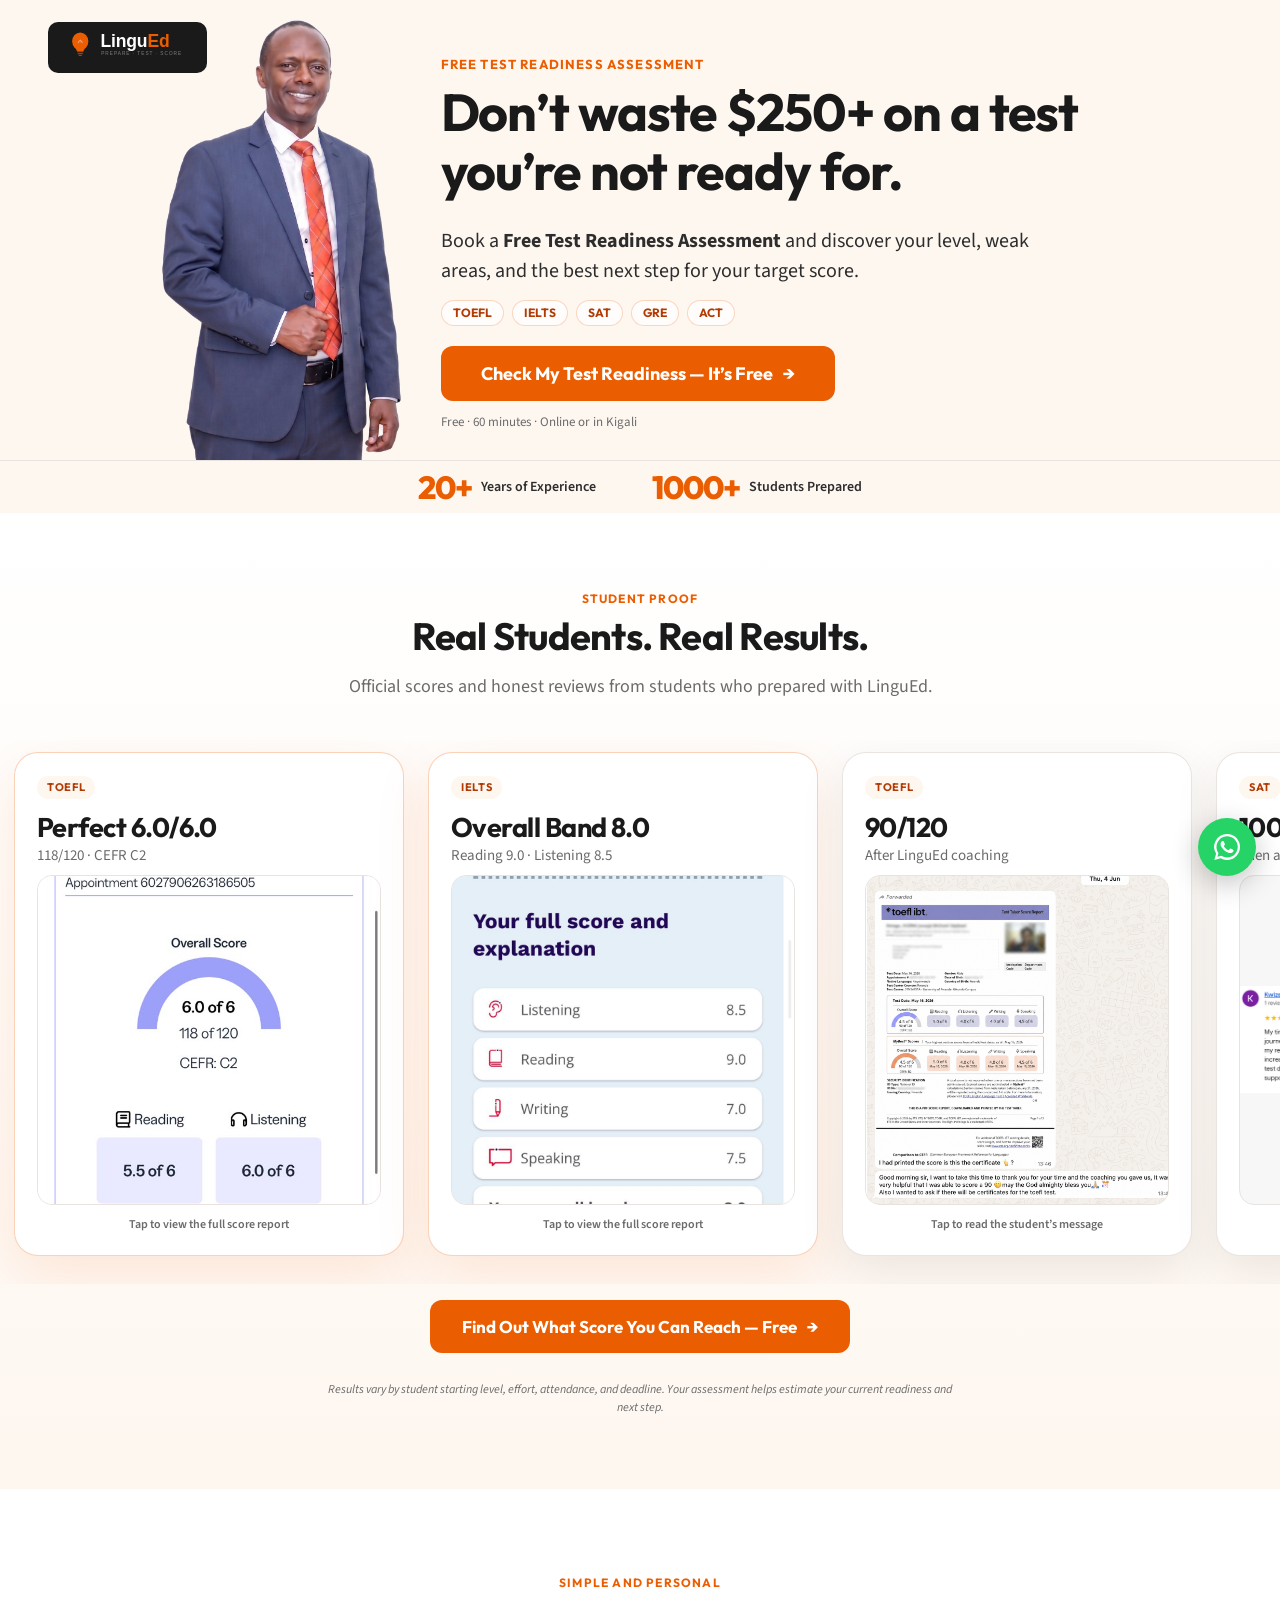
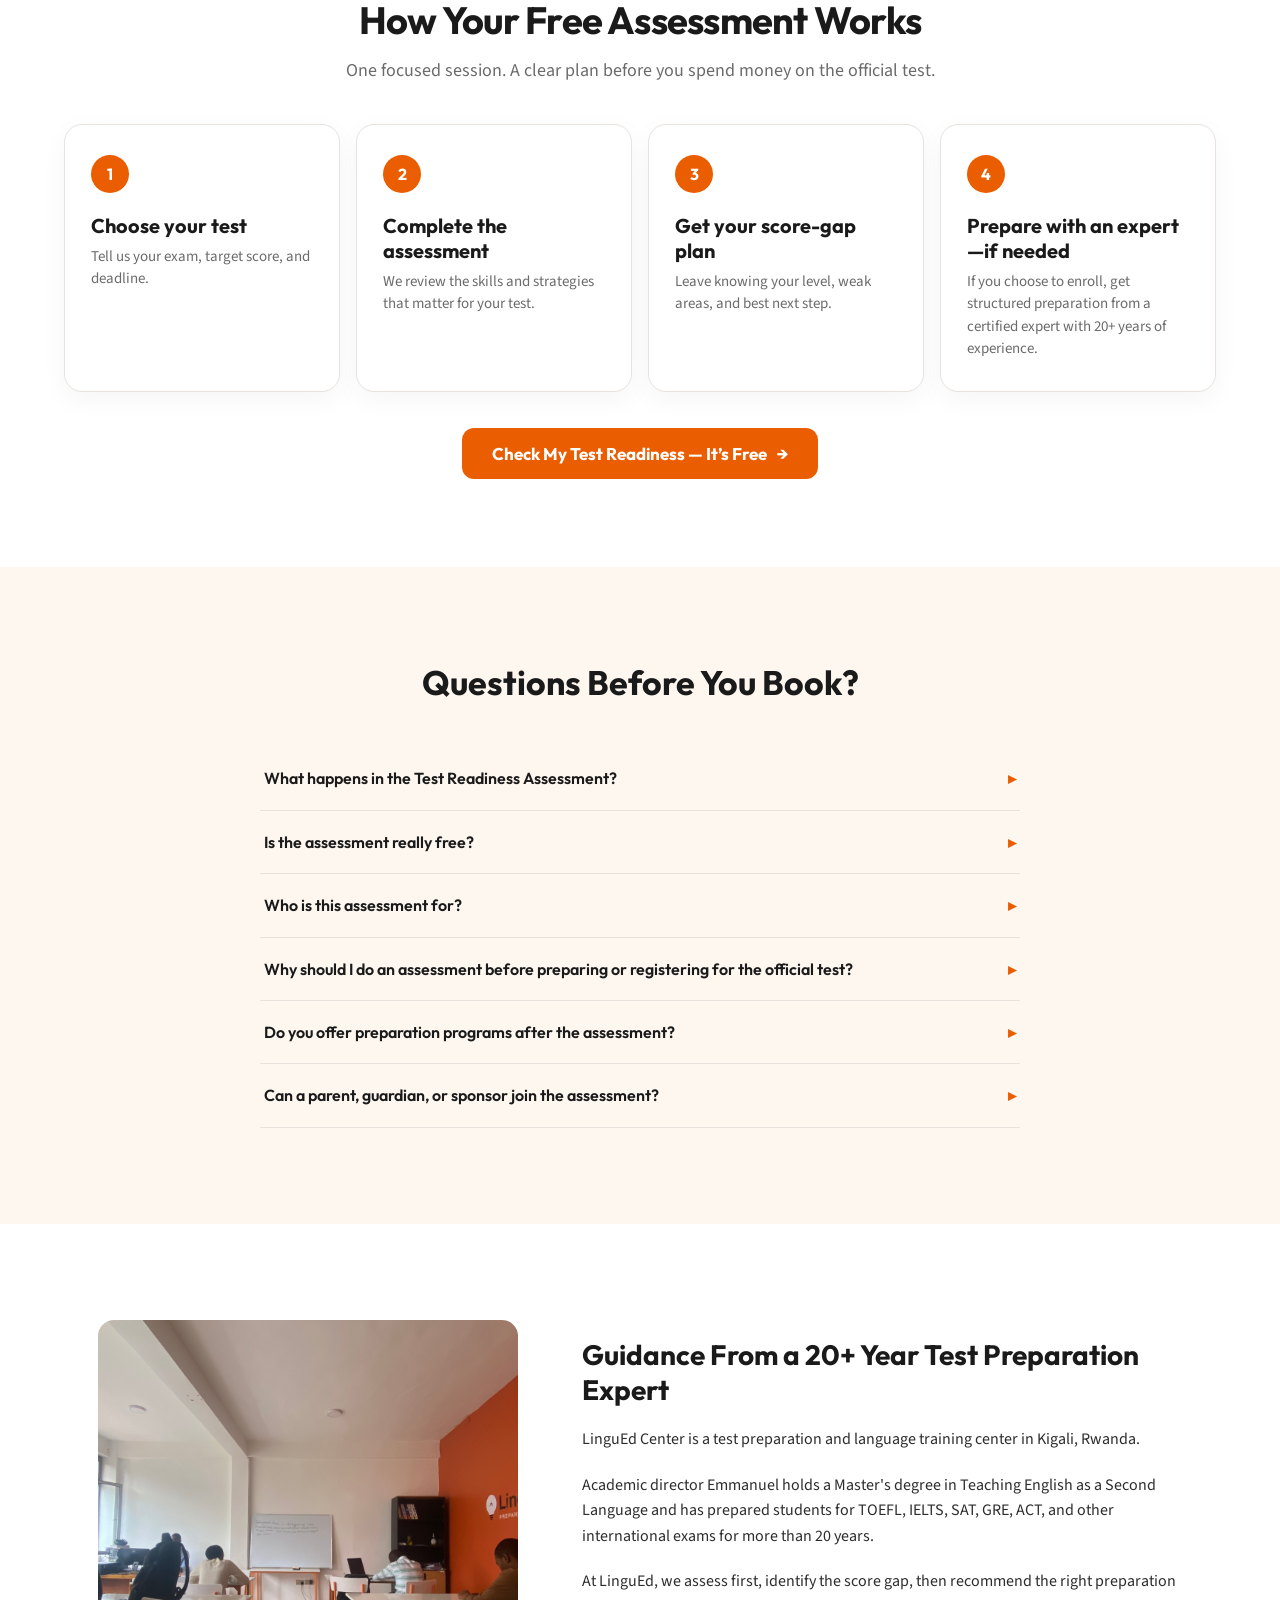
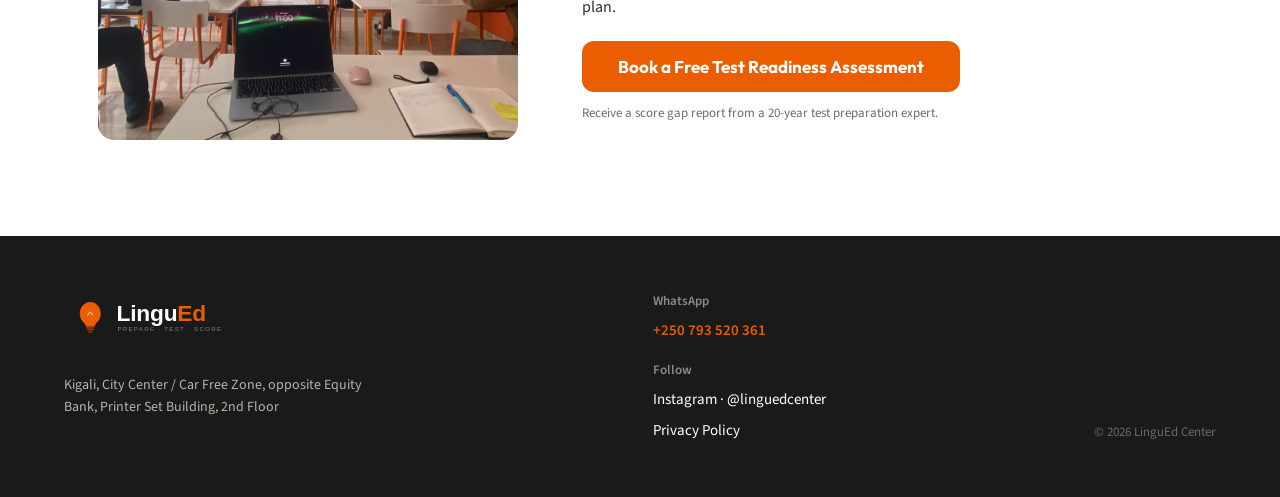
==== commit fbdd8c07: "Strengthen free assessment CTA and contact access" ====
--- a/index.html
+++ b/index.html
@@ -11,24 +11,18 @@
   <link rel="stylesheet" href="styles.css" />
 </head>
 <body>
-  <nav class="site-nav" aria-label="Primary navigation">
-    <a href="#top" class="brand-link" aria-label="LinguEd Center home">
-      <img src="assets/logo.svg" alt="LinguEd Center" class="nav-logo" />
-    </a>
-    <button class="btn btn-primary nav-cta js-open-assessment" type="button">Book a Free Test Readiness Assessment</button>
-  </nav>
-
   <main id="top">
     <section class="hero">
+      <a href="#top" class="hero-brand" aria-label="LinguEd Center home"><img src="assets/logo.svg" alt="LinguEd Center" /></a>
       <div class="hero-person-wrap" aria-hidden="true">
         <img src="assets/emmanuel.png" alt="" class="hero-person" />
       </div>
       <div class="hero-copy">
         <p class="hero-eyebrow">Free test readiness assessment</p>
-        <h1>Know exactly where you stand before your official test.</h1>
-        <p class="hero-subtitle">Discover your current level, score gap, weak areas, and the best next step for your target score.</p>
+        <h1>Don’t waste $250+ on a test you’re not ready for.</h1>
+        <p class="hero-subtitle">Book a <strong>Free Test Readiness Assessment</strong> and discover your level, weak areas, and the best next step for your target score.</p>
         <div class="test-pills" aria-label="Tests supported"><span>TOEFL</span><span>IELTS</span><span>SAT</span><span>GRE</span><span>ACT</span></div>
-        <button class="btn btn-primary hero-cta js-open-assessment" type="button" data-track="hero_cta">Check My Test Readiness <span aria-hidden="true">→</span></button>
+        <button class="btn btn-primary hero-cta js-open-assessment" type="button" data-track="hero_cta">Check My Test Readiness — It’s Free <span aria-hidden="true">→</span></button>
         <p class="fine-print">Free · 60 minutes · Online or in Kigali</p>
       </div>
     </section>
@@ -116,7 +110,7 @@
           <figcaption>Tap to read the full review</figcaption>
         </figure>
       </div>
-      <button class="btn btn-primary proof-cta js-open-assessment" type="button" data-track="proof_cta">Find Out What Score You Can Reach <span aria-hidden="true">→</span></button>
+      <button class="btn btn-primary proof-cta js-open-assessment" type="button" data-track="proof_cta">Find Out What Score You Can Reach — Free <span aria-hidden="true">→</span></button>
       <p class="results-disclaimer desktop-disclaimer">Results vary by student starting level, effort, attendance, and deadline. Your assessment helps estimate your current readiness and next step.</p>
       <p class="results-disclaimer mobile-disclaimer">Results vary by student starting level, effort, attendance, and deadline.</p>
     </section>
@@ -127,8 +121,9 @@
         <article><span>1</span><h3>Choose your test</h3><p>Tell us your exam, target score, and deadline.</p></article>
         <article><span>2</span><h3>Complete the assessment</h3><p>We review the skills and strategies that matter for your test.</p></article>
         <article><span>3</span><h3>Get your score-gap plan</h3><p>Leave knowing your level, weak areas, and best next step.</p></article>
+        <article><span>4</span><h3>Prepare with an expert—if needed</h3><p>If you choose to enroll, get structured preparation from a certified expert with 20+ years of experience.</p></article>
       </div>
-      <button class="btn btn-primary process-cta js-open-assessment" type="button" data-track="process_cta">Check My Test Readiness <span aria-hidden="true">→</span></button>
+      <button class="btn btn-primary process-cta js-open-assessment" type="button" data-track="process_cta">Check My Test Readiness — It’s Free <span aria-hidden="true">→</span></button>
     </section>
 
     <section class="faq-section" aria-labelledby="faq-heading">
@@ -168,6 +163,10 @@
     <span class="copyright">© 2026 LinguEd Center</span>
   </footer>
 
+  <a class="whatsapp-float" href="https://wa.me/250793520361" target="_blank" rel="noopener" aria-label="Chat with LinguEd on WhatsApp">
+    <svg viewBox="0 0 32 32" aria-hidden="true"><path fill="currentColor" d="M16.04 3A12.9 12.9 0 0 0 5.1 22.74L3.3 29l6.42-1.69A12.97 12.97 0 1 0 16.04 3Zm0 23.57a10.58 10.58 0 0 1-5.39-1.48l-.39-.23-3.81 1 1.02-3.71-.25-.38a10.62 10.62 0 1 1 8.82 4.8Zm5.82-7.94c-.32-.16-1.89-.93-2.18-1.04-.29-.11-.5-.16-.72.16-.21.32-.82 1.04-1 1.25-.19.21-.37.24-.69.08-.32-.16-1.34-.49-2.55-1.58a9.59 9.59 0 0 1-1.77-2.2c-.18-.32-.02-.49.14-.65.14-.14.32-.37.48-.56.16-.18.21-.31.32-.52.1-.21.05-.4-.03-.56-.08-.16-.72-1.73-.98-2.37-.26-.62-.52-.54-.72-.55h-.61c-.21 0-.56.08-.85.4-.29.32-1.11 1.09-1.11 2.65s1.14 3.07 1.3 3.28c.16.21 2.24 3.42 5.43 4.8.76.33 1.35.52 1.81.67.76.24 1.45.21 2 .13.61-.09 1.89-.77 2.16-1.51.26-.74.26-1.38.18-1.51-.08-.13-.29-.21-.61-.37Z"/></svg>
+  </a>
+
   <div id="proofLightbox" class="proof-lightbox" aria-hidden="true">
     <div class="proof-lightbox-dialog" role="dialog" aria-modal="true" aria-labelledby="proofLightboxCaption">
       <button id="closeProofLightbox" class="proof-lightbox-close" type="button" aria-label="Close enlarged image">✕</button>
--- a/styles.css
+++ b/styles.css
@@ -29,22 +29,6 @@
 button { -webkit-tap-highlight-color: transparent; }
 a { color: inherit; }
 
-.site-nav {
-  position: sticky;
-  top: 0;
-  z-index: 40;
-  min-height: 75px;
-  padding: 12px 64px;
-  display: flex;
-  align-items: center;
-  justify-content: space-between;
-  gap: 24px;
-  background: var(--ink);
-  border-bottom: 3px solid var(--orange);
-}
-.brand-link { display: inline-flex; align-items: center; }
-.nav-logo { width: 175px; height: 48px; object-fit: contain; }
-
 .btn {
   border: 0;
   border-radius: 12px;
@@ -60,9 +44,8 @@
 .btn-primary { background: var(--orange); color: var(--white); }
 .btn-primary:hover { background: var(--orange-dark); }
 .btn-primary:active { transform: translateY(1px); }
-.nav-cta { padding: 12px 24px; border-radius: 10px; font-size: 15px; white-space: nowrap; }
-
 .hero {
+  position: relative;
   min-height: 460px;
   padding: 20px 64px 0;
   display: flex;
@@ -71,6 +54,8 @@
   gap: 36px;
   background: var(--cream);
 }
+.hero-brand { position: absolute; top: 22px; left: 48px; z-index: 2; padding: 5px 12px; border-radius: 10px; background: var(--ink); }
+.hero-brand img { width: 135px; height: auto; display: block; }
 .hero-person-wrap { width: 245px; height: 440px; overflow: hidden; flex: 0 0 auto; }
 .hero-person { width: 245px; height: 445px; object-fit: cover; object-position: center bottom; display: block; }
 .hero-copy { max-width: 680px; padding-bottom: 28px; text-align: left; }
@@ -185,7 +170,7 @@
 .mobile-disclaimer { display: none; }
 
 .process-section { padding: 88px 64px; text-align: center; background: var(--white); }
-.process-grid { width: min(1100px, 100%); margin: 0 auto 36px; display: grid; grid-template-columns: repeat(3, 1fr); gap: 20px; }
+.process-grid { width: min(1180px, 100%); margin: 0 auto 36px; display: grid; grid-template-columns: repeat(4, 1fr); gap: 16px; }
 .process-grid article { padding: 30px 26px; border: 1px solid var(--line); border-radius: 18px; text-align: left; background: var(--white); box-shadow: 0 8px 28px rgba(26,26,26,.04); }
 .process-grid article > span { width: 38px; height: 38px; display: grid; place-items: center; border-radius: 50%; color: var(--white); background: var(--orange); font: 700 16px var(--outfit); }
 .process-grid h3 { margin: 20px 0 8px; color: var(--ink); font: 700 20px/1.25 var(--outfit); }
@@ -252,6 +237,10 @@
 .footer-links a:first-of-type { color: var(--orange); font-weight: 600; }
 .footer-links a:hover { text-decoration: underline; }
 .copyright { align-self: flex-end; color: var(--muted); font-size: 13px; }
+.whatsapp-float { position: fixed; right: 24px; bottom: 24px; z-index: 80; width: 58px; height: 58px; display: grid; place-items: center; border-radius: 50%; background: #25d366; color: #fff; box-shadow: 0 8px 28px rgba(0,0,0,.24); transition: transform .18s ease, box-shadow .18s ease; }
+.whatsapp-float:hover { transform: translateY(-3px) scale(1.04); box-shadow: 0 12px 32px rgba(0,0,0,.3); }
+.whatsapp-float:focus-visible { outline: 3px solid #fff; box-shadow: 0 0 0 6px #25d366; }
+.whatsapp-float svg { width: 32px; height: 32px; }
 
 /* Assessment modal */
 .assessment-modal {
@@ -366,11 +355,9 @@
 .honeypot { position: absolute !important; left: -9999px !important; width: 1px !important; height: 1px !important; overflow: hidden !important; }
 
 @media (max-width: 900px) {
-  .site-nav { padding: 10px 20px; min-height: 60px; gap: 12px; }
-  .nav-logo { width: auto; height: 26px; }
-  .nav-cta { max-width: 205px; padding: 9px 12px; border-radius: 8px; font-size: 11px; line-height: 1.3; white-space: normal; text-align: center; }
-
-  .hero { min-height: 0; padding: 16px 20px 12px; display: block; text-align: center; }
+  .hero { min-height: 0; padding: 76px 20px 20px; display: block; text-align: center; }
+  .hero-brand { top: 16px; left: 16px; padding: 4px 9px; }
+  .hero-brand img { width: 112px; }
   .hero-person-wrap { display: none; }
   .hero-copy { max-width: none; padding: 0; text-align: center; }
   .hero-eyebrow { margin-bottom: 10px; font-size: 11px; }
@@ -433,6 +420,8 @@
   .footer-brand span { margin-top: 10px; font-size: 13px; }
   .footer-links a { font-size: 14px; }
   .copyright { align-self: flex-start; }
+  .whatsapp-float { right: 16px; bottom: 16px; width: 54px; height: 54px; }
+  .whatsapp-float svg { width: 30px; height: 30px; }
 
   .modal-progress-header { padding: 14px 20px 12px; gap: 10px; }
   .step-label { font-size: 11px; }
@@ -475,7 +464,6 @@
 }
 
 @media (max-width: 365px) {
-  .nav-cta { max-width: 185px; font-size: 10px; }
   .choice-row .choice { flex: 1 1 auto; }
 }
 
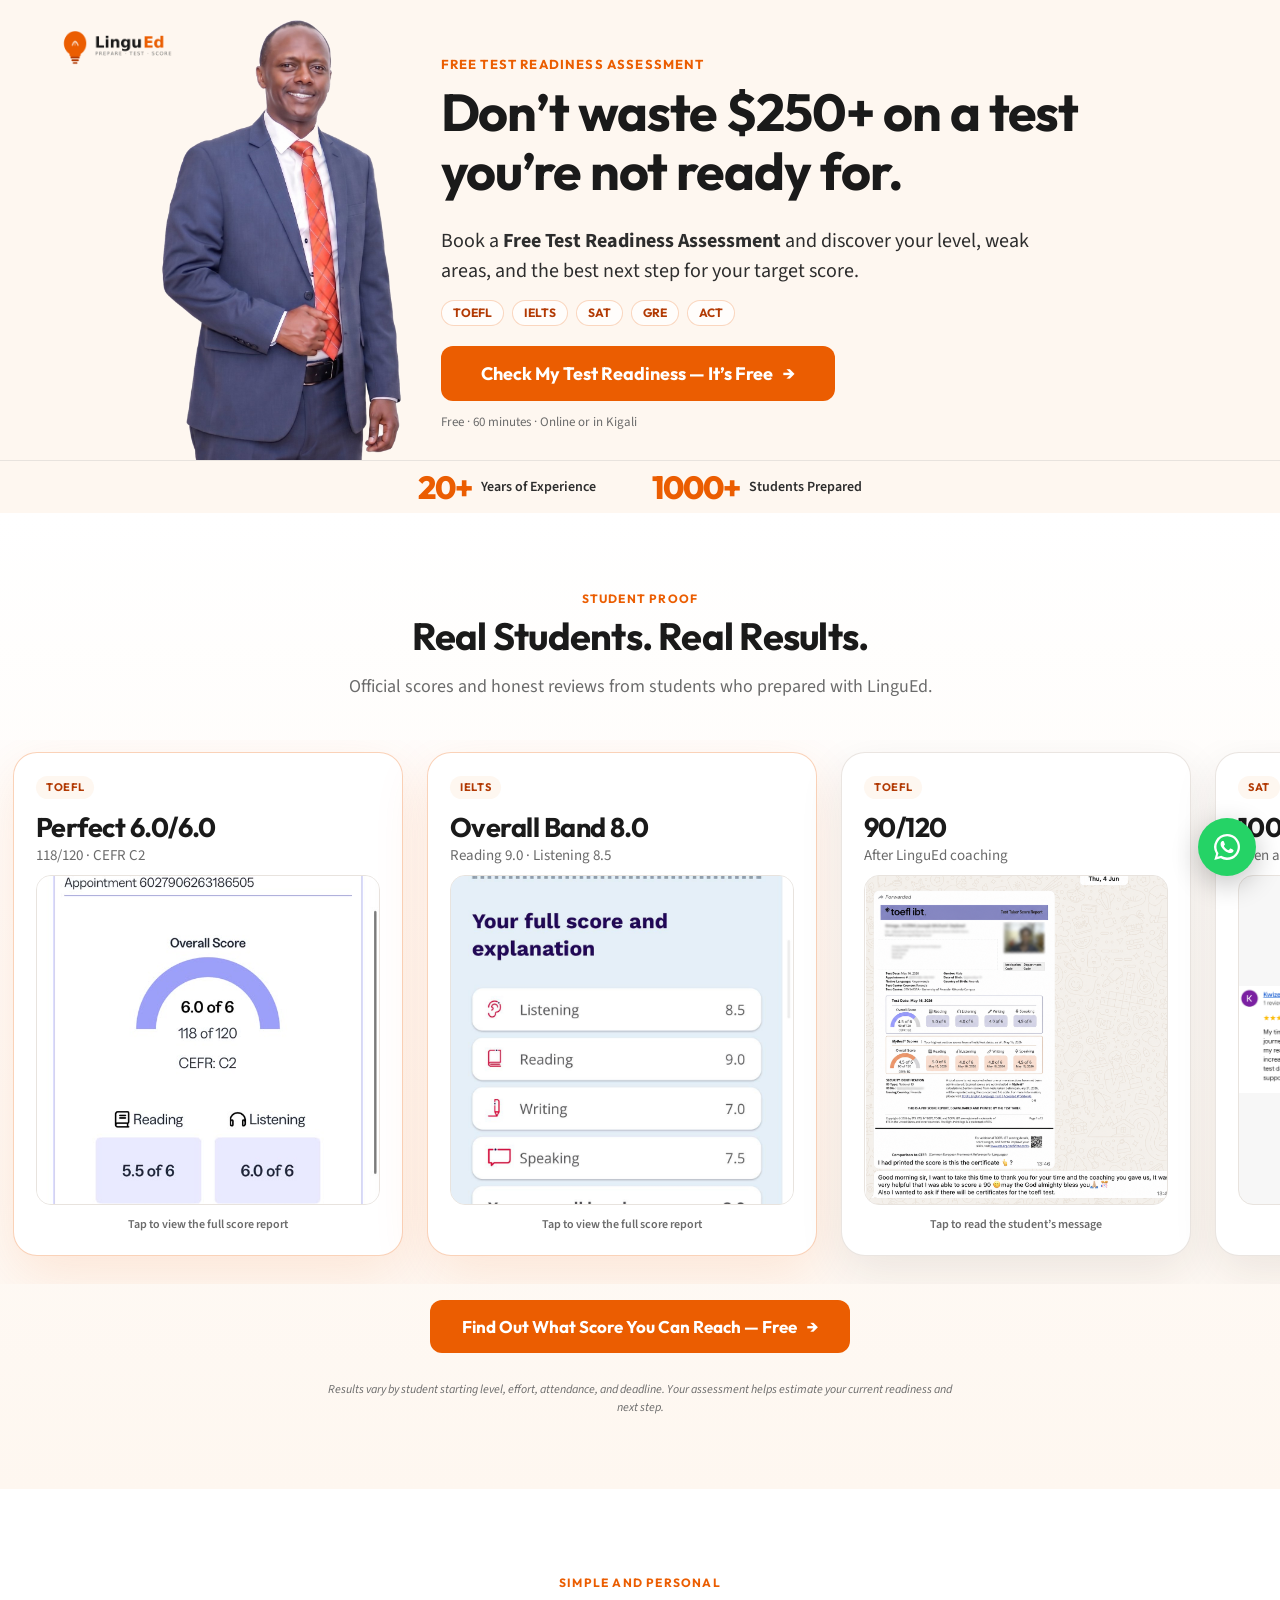
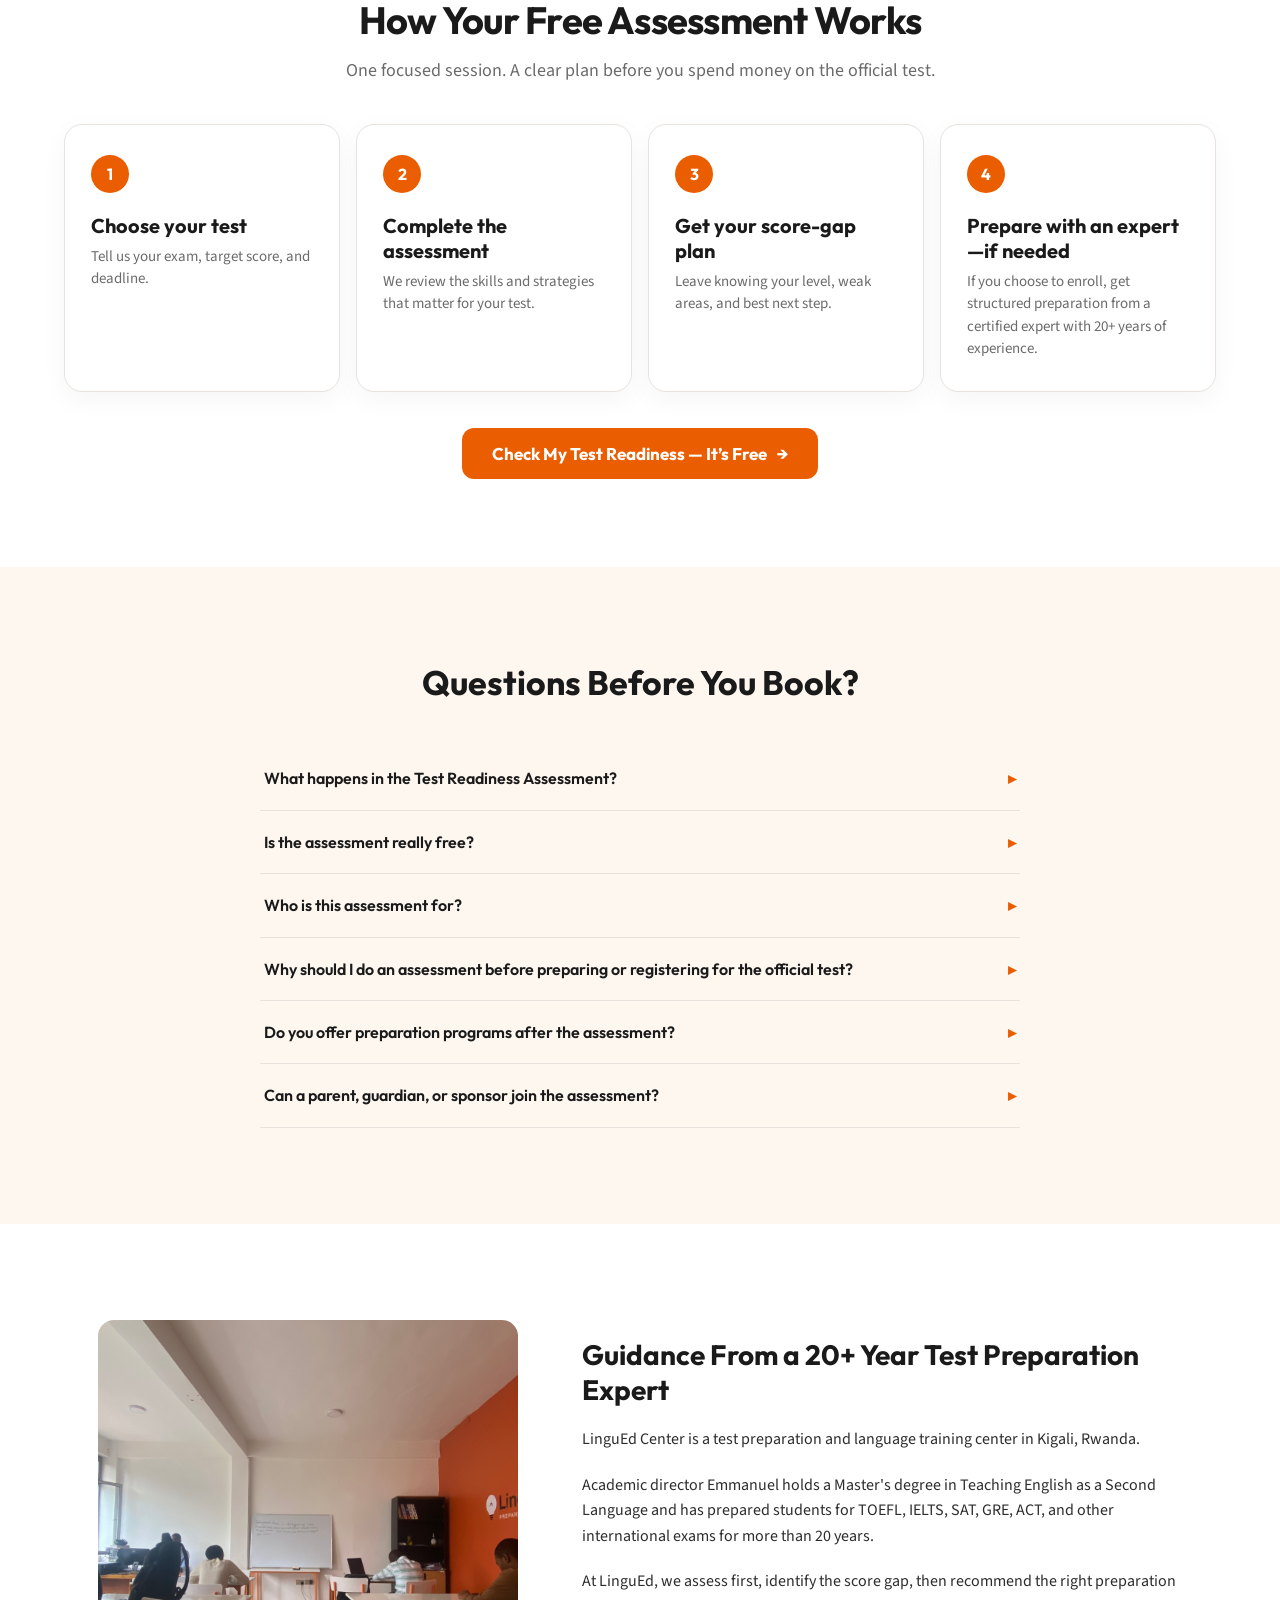
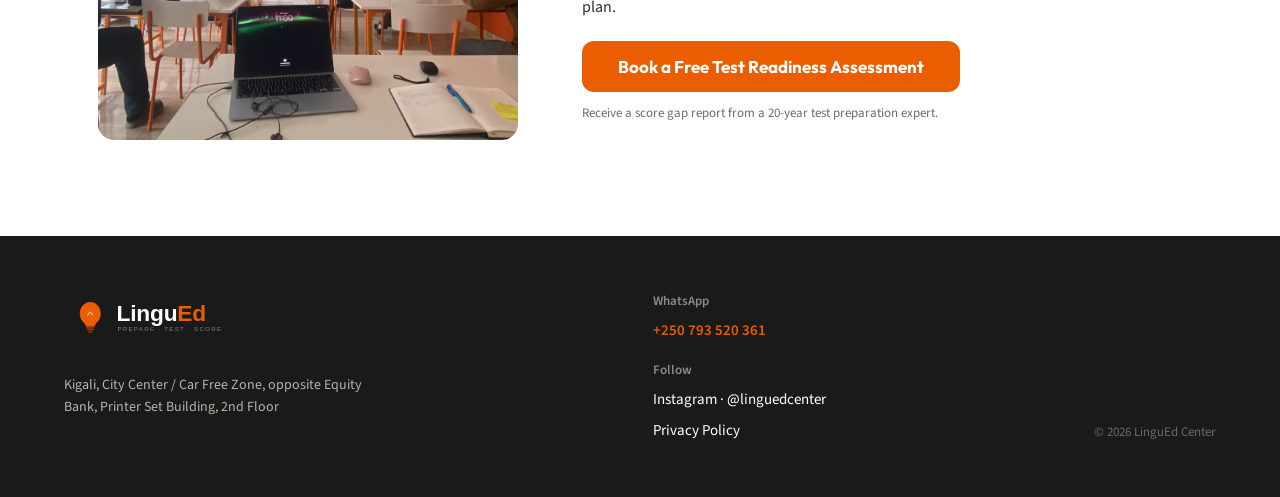
==== commit 38cf0df9: "Use dark logo in light hero" ====
--- a/index.html
+++ b/index.html
@@ -13,7 +13,7 @@
 <body>
   <main id="top">
     <section class="hero">
-      <a href="#top" class="hero-brand" aria-label="LinguEd Center home"><img src="assets/logo.svg" alt="LinguEd Center" /></a>
+      <a href="#top" class="hero-brand" aria-label="LinguEd Center home"><img src="assets/logo-full-dark.png" alt="LinguEd Center" /></a>
       <div class="hero-person-wrap" aria-hidden="true">
         <img src="assets/emmanuel.png" alt="" class="hero-person" />
       </div>
--- a/styles.css
+++ b/styles.css
@@ -54,8 +54,8 @@
   gap: 36px;
   background: var(--cream);
 }
-.hero-brand { position: absolute; top: 22px; left: 48px; z-index: 2; padding: 5px 12px; border-radius: 10px; background: var(--ink); }
-.hero-brand img { width: 135px; height: auto; display: block; }
+.hero-brand { position: absolute; top: 24px; left: 48px; z-index: 2; }
+.hero-brand img { width: 170px; height: auto; display: block; }
 .hero-person-wrap { width: 245px; height: 440px; overflow: hidden; flex: 0 0 auto; }
 .hero-person { width: 245px; height: 445px; object-fit: cover; object-position: center bottom; display: block; }
 .hero-copy { max-width: 680px; padding-bottom: 28px; text-align: left; }
@@ -356,8 +356,8 @@
 
 @media (max-width: 900px) {
   .hero { min-height: 0; padding: 76px 20px 20px; display: block; text-align: center; }
-  .hero-brand { top: 16px; left: 16px; padding: 4px 9px; }
-  .hero-brand img { width: 112px; }
+  .hero-brand { top: 16px; left: 16px; }
+  .hero-brand img { width: 135px; }
   .hero-person-wrap { display: none; }
   .hero-copy { max-width: none; padding: 0; text-align: center; }
   .hero-eyebrow { margin-bottom: 10px; font-size: 11px; }
